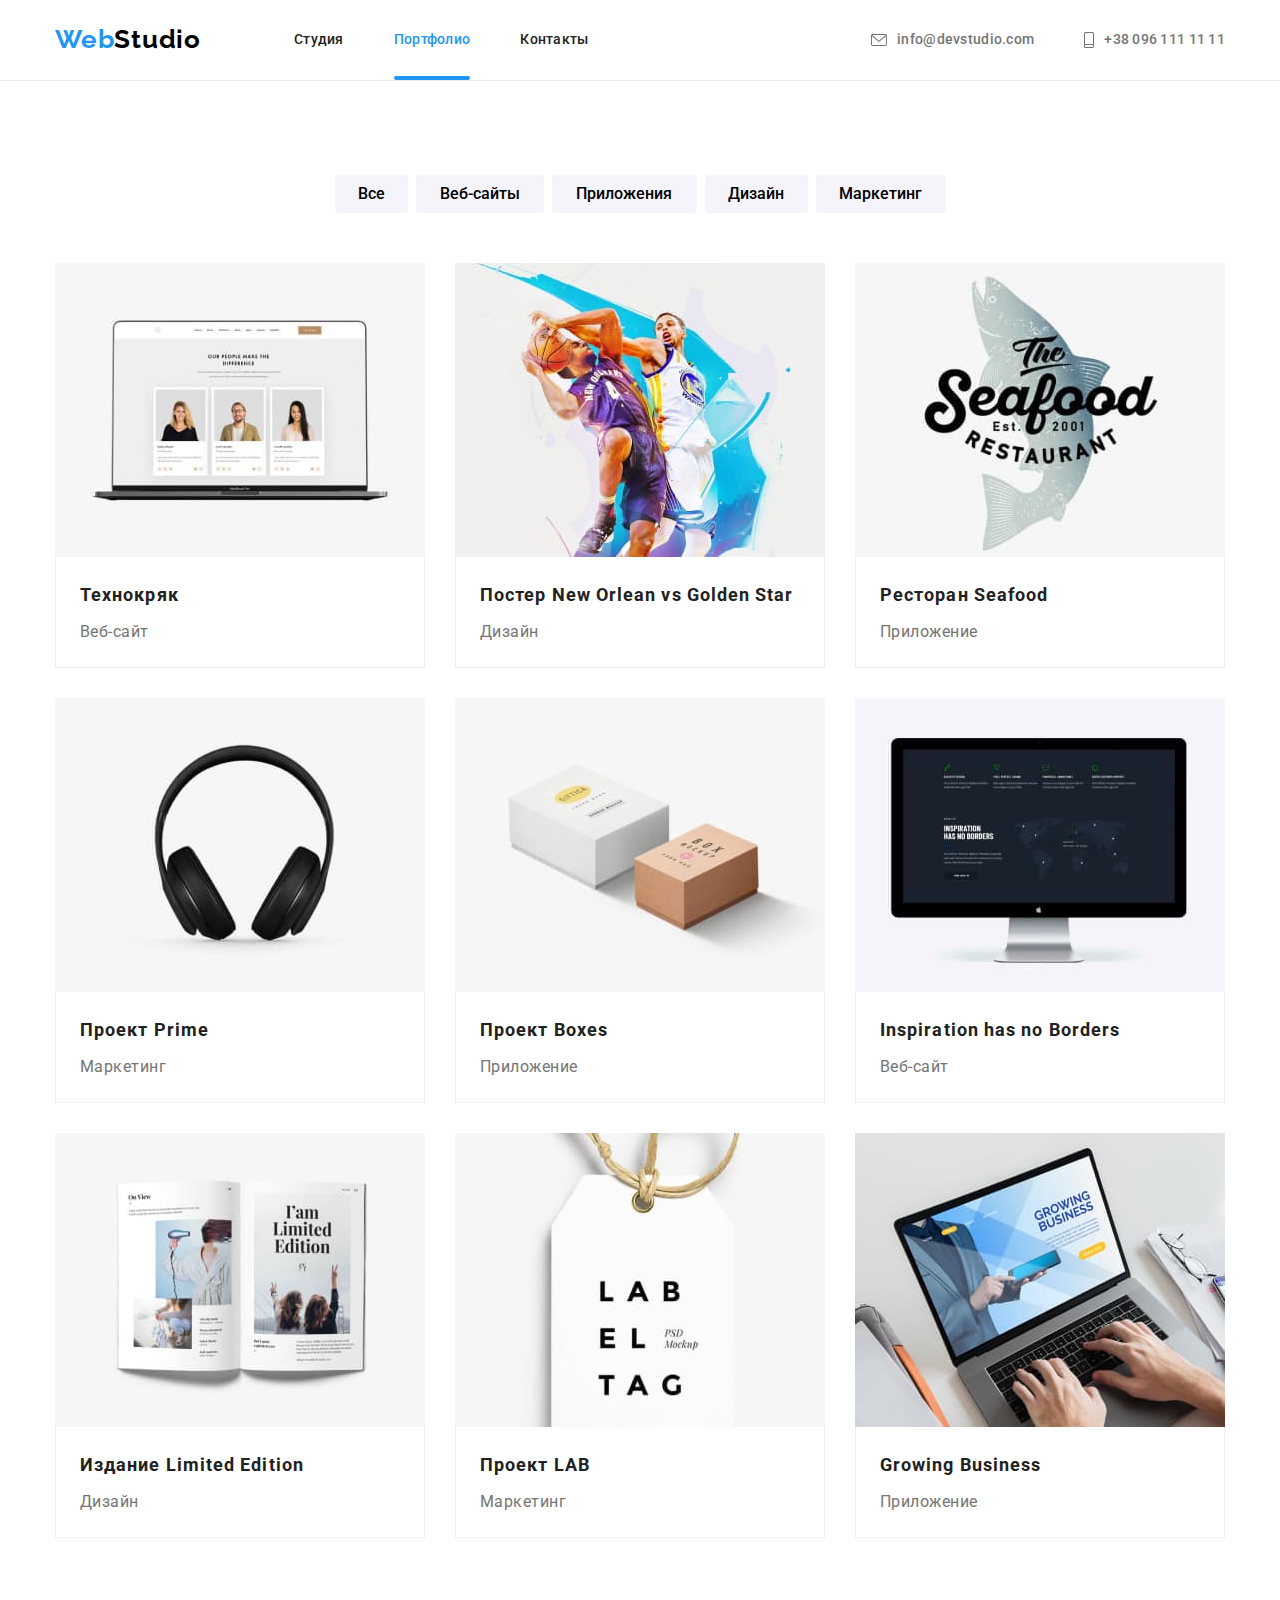
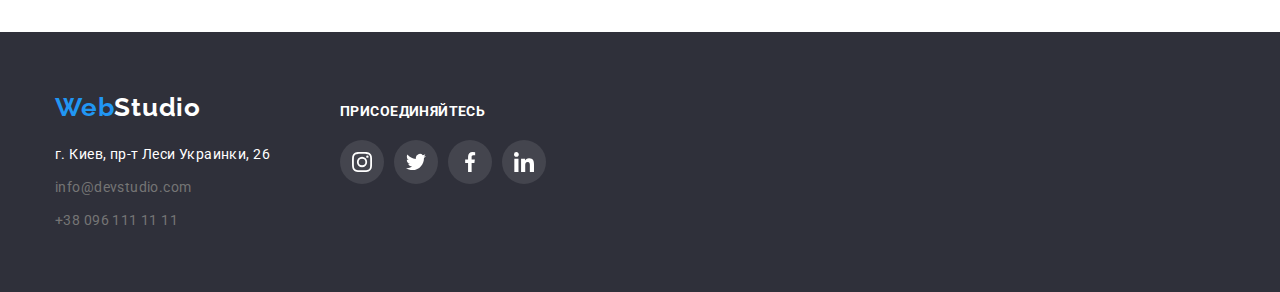
==== portfolio.html @ da268d16 "Переносить файлы дз предыдущей работы" ====
<!DOCTYPE html>
<html lang="ru">
  <head>
    <meta charset="UTF-8" />
    <meta name="viewport" content="width=device-width, initial-scale=1.0" />
    <title>Портфолио</title>
    <link
      rel="stylesheet"
      href="https://cdnjs.cloudflare.com/ajax/libs/modern-normalize/1.0.0/modern-normalize.min.css"
    />
    <link rel="preconnect" href="https://fonts.gstatic.com" />
    <link
      href="https://fonts.googleapis.com/css2?family=Raleway:wght@700&family=Roboto:wght@400;500;700;900&display=swap"
      rel="stylesheet"
    />
    <link rel="stylesheet" href="./css/style.css" />
  </head>
  <body>
    <header class="portfolio-header">
      <div class="container header">
        <nav class="main-nav">
          <a href="./index.html" class="logo link"
            ><span lang="en" class="accent">Web</span>Studio</a
          >

          <ul class="site-nav list">
            <li class="item">
              <a href="./index.html" class="link">Студия</a>
            </li>
            <li class="item">
              <a href="./portfolio.html" class="link current">Портфолио</a>
            </li>
            <li class="item"><a href="" class="link">Контакты</a></li>
          </ul>
        </nav>

        <ul class="contacts-nav list">
          <li class="item">
            <a href="mailto:info@devstudio.com" class="link"
              ><svg class="icon-mail" width="16px" height="12px">
                <use href="./images/symbol-defs.svg#icon-envelope"></use>
              </svg>
              info@devstudio.com</a
            >
          </li>
          <li class="item">
            <a href="tel:+380961111111" class="link"
              ><svg class="icon-smartphone" width="10px" height="16px">
                <use href="./images/symbol-defs.svg#icon-smartphone"></use>
              </svg>
              +38 096 111 11 11</a
            >
          </li>
        </ul>
      </div>
    </header>

    <main>
      <section class="examples">
        <div class="container">
          <h1 class="visually-hidden">Портфолио</h1>
          <ul class="portfolio-buttons list">
            <li class="item">
              <button
                type="button"
                class="button gallery-button-all buttons-shadow"
              >
                Все
              </button>
            </li>
            <li class="item">
              <button
                type="button"
                class="button gallery-button-web buttons-shadow"
              >
                Веб-сайты
              </button>
            </li>
            <li class="item">
              <button
                type="button"
                class="button gallery-button-app buttons-shadow"
              >
                Приложения
              </button>
            </li>
            <li class="item">
              <button
                type="button"
                class="button gallery-button-design buttons-shadow"
              >
                Дизайн
              </button>
            </li>
            <li class="item">
              <button
                type="button"
                class="button gallery-button-marketing buttons-shadow"
              >
                Маркетинг
              </button>
            </li>
          </ul>

          <ul class="examples-cards list">
            <li class="card">
              <a href="" class="link"
                ><div class="examples-thumb">
                  <img
                    src="./images/tehnokryak.jpg"
                    alt="Изображение открытого ноутбука"
                    width="370"
                  />
                  <div class="card-overlay">
                    <p class="overlay-description">
                      Технокряк это современная площадка распространения
                      коронавируса. Компании используют эту платформу для
                      цифрового шпионажа и атак на защищённые сервера
                      конкурентов.
                    </p>
                  </div>
                </div>

                <div class="examples-content">
                  <h2 class="examples-tittle">Технокряк</h2>
                  <p class="examples-text">Веб-сайт</p>
                </div>
              </a>
            </li>
            <li class="card">
              <a href="" class="link"
                ><div class="examples-thumb">
                  <img
                    src="./images/New-Orlean-vs-Golden-Star.jpg"
                    alt="Изображение двух баскетболистов"
                    width="370"
                  />
                  <div class="card-overlay">
                    <p class="overlay-description">
                      Технокряк это современная площадка распространения
                      коронавируса. Компании используют эту платформу для
                      цифрового шпионажа и атак на защищённые сервера
                      конкурентов.
                    </p>
                  </div>
                </div>

                <div class="examples-content">
                  <h2 class="examples-tittle">
                    Постер New Orlean vs Golden Star
                  </h2>
                  <p class="examples-text">Дизайн</p>
                </div>
              </a>
            </li>
            <li class="card">
              <a href="" class="link"
                ><div class="examples-thumb">
                  <img
                    src="./images/Ресторан-Seafood.jpg"
                    alt="Логотип ресторана"
                    width="370"
                  />
                  <div class="card-overlay">
                    <p class="overlay-description">
                      Технокряк это современная площадка распространения
                      коронавируса. Компании используют эту платформу для
                      цифрового шпионажа и атак на защищённые сервера
                      конкурентов.
                    </p>
                  </div>
                </div>

                <div class="examples-content">
                  <h2 class="examples-tittle">Ресторан Seafood</h2>
                  <p class="examples-text">Приложение</p>
                </div>
              </a>
            </li>
            <li class="card">
              <a href="" class="link"
                ><div class="examples-thumb">
                  <img
                    src="./images/Проект-Prime.jpg"
                    alt="Изображение наушников"
                    width="370"
                  />
                  <div class="card-overlay">
                    <p class="overlay-description">
                      Технокряк это современная площадка распространения
                      коронавируса. Компании используют эту платформу для
                      цифрового шпионажа и атак на защищённые сервера
                      конкурентов.
                    </p>
                  </div>
                </div>

                <div class="examples-content">
                  <h2 class="examples-tittle">Проект Prime</h2>
                  <p class="examples-text">Маркетинг</p>
                </div>
              </a>
            </li>
            <li class="card">
              <a href="" class="link"
                ><div class="examples-thumb">
                  <img
                    src="./images/Проект-Boxes.jpg"
                    alt="Изображение двух коробок"
                    width="370"
                  />
                  <div class="card-overlay">
                    <p class="overlay-description">
                      Технокряк это современная площадка распространения
                      коронавируса. Компании используют эту платформу для
                      цифрового шпионажа и атак на защищённые сервера
                      конкурентов.
                    </p>
                  </div>
                </div>

                <div class="examples-content">
                  <h2 class="examples-tittle">Проект Boxes</h2>
                  <p class="examples-text">Приложение</p>
                </div>
              </a>
            </li>
            <li class="card">
              <a href="" class="link"
                ><div class="examples-thumb">
                  <img
                    src="./images/Inspiration-has-no-Borders.jpg"
                    alt="Изображение монитора"
                    width="370"
                  />
                  <div class="card-overlay">
                    <p class="overlay-description">
                      Технокряк это современная площадка распространения
                      коронавируса. Компании используют эту платформу для
                      цифрового шпионажа и атак на защищённые сервера
                      конкурентов.
                    </p>
                  </div>
                </div>

                <div class="examples-content">
                  <h2 class="examples-tittle">Inspiration has no Borders</h2>
                  <p class="examples-text">Веб-сайт</p>
                </div>
              </a>
            </li>
            <li class="card">
              <a href="" class="link"
                ><div class="examples-thumb">
                  <img
                    src="./images/Издание-Limited-Edition.jpg"
                    alt="Изображение открытой книги"
                    width="370"
                  />
                  <div class="card-overlay">
                    <p class="overlay-description">
                      Технокряк это современная площадка распространения
                      коронавируса. Компании используют эту платформу для
                      цифрового шпионажа и атак на защищённые сервера
                      конкурентов.
                    </p>
                  </div>
                </div>

                <div class="examples-content">
                  <h2 class="examples-tittle">Издание Limited Edition</h2>
                  <p class="examples-text">Дизайн</p>
                </div>
              </a>
            </li>
            <li class="card">
              <a href="" class="link"
                ><div class="examples-thumb">
                  <img
                    src="./images/Проект-LAB.jpg"
                    alt="Изображение бирки с названием"
                    width="370"
                  />
                  <div class="card-overlay">
                    <p class="overlay-description">
                      Технокряк это современная площадка распространения
                      коронавируса. Компании используют эту платформу для
                      цифрового шпионажа и атак на защищённые сервера
                      конкурентов.
                    </p>
                  </div>
                </div>

                <div class="examples-content">
                  <h2 class="examples-tittle">Проект LAB</h2>
                  <p class="examples-text">Маркетинг</p>
                </div>
              </a>
            </li>
            <li class="card">
              <a href="" class="link"
                ><div class="examples-thumb">
                  <img
                    src="./images/Growing-Business.jpg"
                    alt="Изображение ноутбука на котором работают"
                    width="370"
                  />
                  <div class="card-overlay">
                    <p class="overlay-description">
                      Технокряк это современная площадка распространения
                      коронавируса. Компании используют эту платформу для
                      цифрового шпионажа и атак на защищённые сервера
                      конкурентов.
                    </p>
                  </div>
                </div>

                <div class="examples-content">
                  <h2 class="examples-tittle">Growing Business</h2>
                  <p class="examples-text">Приложение</p>
                </div>
              </a>
            </li>
          </ul>
        </div>
      </section>
    </main>

    <footer class="footer">
      <div class="container">
        <div class="footer-left">
          <a href="./index.html" class="logo link"
            ><span lang="en" class="accent">Web</span
            ><span class="footer-logo">Studio</span></a
          >
          <address>г. Киев, пр-т Леси Украинки, 26</address>
          <ul class="contacts-nav list footer-contacts">
            <li class="footer-item">
              <a href="mailto:info@devstudio.com" class="link"
                >info@devstudio.com</a
              >
            </li>
            <li class="footer-item">
              <a href="tel:+380961111111" class="link">+38 096 111 11 11</a>
            </li>
          </ul>
        </div>

        <div class="footer-social">
          <p class="tittle">присоединяйтесь</p>
          <ul class="footer-social-list list">
            <li class="item">
              <a href="" class="social-link" aria-label="instagram"
                ><svg width="20px" height="20px">
                  <use href="./images/symbol-defs.svg#icon-instagram"></use>
                </svg>
              </a>
            </li>
            <li class="item">
              <a href="" class="social-link" aria-label="twitter"
                ><svg width="20px" height="20px">
                  <use href="./images/symbol-defs.svg#icon-twitter"></use>
                </svg>
              </a>
            </li>
            <li class="item">
              <a href="" class="social-link" aria-label="facebook"
                ><svg width="20px" height="20px">
                  <use href="./images/symbol-defs.svg#icon-facebook"></use>
                </svg>
              </a>
            </li>
            <li class="item">
              <a href="" class="social-link" aria-label="linkedin"
                ><svg width="20px" height="20px">
                  <use href="./images/symbol-defs.svg#icon-linkedin"></use>
                </svg>
              </a>
            </li>
          </ul>
        </div>
      </div>
    </footer>
  </body>
</html>
---- css/style.css ----
:root {
  --primary-bg-color: #ffffff;
  --secondary-bg-color: #2f303a;
  --txt-main-color: #212121;
  --txt-second-color: #757575;
  --txt-white-color: #ffffff;
  --accent-color: #2196f3;
  --footer-contacts-color: rgba(255, 255, 255, 0.6);
  --button-bg-color-: #f5f4fa;
  --logo-color: #000000;
  --footer-bg-color: #2f303a;
  --border-bottom-color: #ececec;
  --card-border-color: #eeeeee;
  --social-link-color: #afb1b8;
  --icon-white-color: #ffffff;
  --clients-logo-border-color: #afb1b8;
  --modal-bg-color: #ffffff;
  --time-transition: 250ms;
  --function-bezire: cubic-bezier(0.4, 0, 0.2, 1);
  --subscribe-text-border-color: rgba(255, 255, 255, 0.3);
}

body {
  background-color: var(--primary-bg-color);
  color: var(--txt-main-color);
  font-family: 'Roboto', sans-serif;
  letter-spacing: 0.03em;
}

/* Общие стили */
.container {
  margin-left: auto;
  margin-right: auto;
  width: 1200px;
  padding-left: 15px;
  padding-right: 15px;
}

.visually-hidden {
  position: absolute;
  clip: rect(0 0 0 0);
  width: 1px;
  height: 1px;
  margin: -1px;
}

a {
  text-decoration: none;
}

.list {
  padding: 0;
  margin: 0;
  list-style: none;
}

img {
  display: block;
}

.accent {
  color: var(--accent-color);
}

/* Стили для хедера */
.header {
  display: flex;
  align-items: center;
}

.logo {
  margin-right: 93px;

  color: var(--logo-color);
  font-family: 'Raleway', sans-serif;
  font-weight: 700;
  font-size: 26px;
  line-height: 1.2;
  letter-spacing: 0.03em;
}

/* Навигацыя */
.main-nav {
  display: flex;
  align-items: center;
}

.site-nav {
  display: flex;
  padding: 0;
  margin: 0;
}

.site-nav .item + .item {
  margin-left: 50px;
}

.site-nav .link {
  padding: 32px 0;
  display: block;

  position: relative;

  font-weight: 500;
  font-size: 14px;
  line-height: 1.14;
  letter-spacing: 0.02em;

  color: var(--txt-main-color);
  transition: color var(--time-transition) var(--function-bezire);
}

.site-nav .link:hover,
.site-nav .link:focus {
  color: var(--accent-color);
}

.site-nav .link.current {
  color: var(--accent-color);
}

.site-nav .link.current::after {
  content: '';

  position: absolute;
  left: 0;
  bottom: 0;

  display: block;
  width: 100%;
  height: 4px;

  background-color: var(--accent-color);
  border-radius: 2px;
}

/* Контакты */
.contacts-nav {
  display: flex;
  padding: 0;
  margin-left: auto;
}

.contacts-nav .item + .item {
  margin-left: 50px;
}

.contacts-nav .link {
  display: flex;
  align-items: center;

  padding: 32px 0;

  color: var(--txt-second-color);
  font-weight: 500;
  font-size: 14px;
  line-height: 1.14;
  letter-spacing: 0.02em;

  transition: color var(--time-transition) var(--function-bezire);
}

.contacts-nav .link:hover,
.contacts-nav .link:focus {
  color: var(--accent-color);
}

.icon-mail {
  width: 16px;
  height: 12px;
  fill: currentColor;
  margin-right: 10px;
}

.icon-smartphone {
  width: 10px;
  height: 16px;
  fill: currentColor;
  margin-right: 10px;
}

.contacts-nav .icon-smartphone:hover,
.contacts-nav .icon-smartphone:focus {
  fill: var(--accent-color);
}

/* Стили для index.html */

/* Hero */
.hero {
  text-align: center;
  background-color: var(--secondary-bg-color);
}

.hero-img {
  max-width: 1600px;
  height: 600px;
  margin-left: auto;
  margin-right: auto;
  padding-top: 200px;
  padding-bottom: 200px;

  background-image: linear-gradient(
      to right,
      rgba(47, 48, 58, 0.4),
      rgba(47, 48, 58, 0.4)
    ),
    url(../images/hero.jpg);

  background-repeat: no-repeat;
  background-position: center;
  background-size: cover;
}

.hero .hero-tittle {
  margin: 0;
  margin-bottom: 30px;

  color: var(--txt-white-color);
  font-weight: 900;
  font-size: 44px;
  line-height: 1.36;
  letter-spacing: 0.06em;
  text-transform: uppercase;
}

.button.primary {
  width: 200px;
  height: 50px;

  background-color: var(--accent-color);
  color: var(--txt-white-color);
}

.button.primary:hover,
button.primary:focus {
  background-color: var(--button-bg-color-);
  color: var(--txt-main-color);
  border: 1px solid var(--accent-color);
}

/* Section studio*/
.section-studio {
  padding-top: 94px;
}

.section-tittle {
  margin: 0;
  margin-bottom: 10px;

  font-weight: 700;
  font-size: 14px;
  line-height: 1.14;
  text-transform: uppercase;
}

.about-us {
  display: flex;
}

.about-us .item {
  box-sizing: border-box;
  width: 270px;
}

.about-us .item:not(:last-child),
.features-list .item:not(:last-child) {
  margin-right: 30px;
}

.icon-studio {
  width: 270px;
  height: 120px;

  display: flex;
  align-items: center;

  background-color: var(--button-bg-color-);
  border-radius: 4px;
}

.icon-studio .icon {
  margin-right: auto;
  margin-left: auto;
}

.section-text {
  margin: 0;

  color: var(--txt-second-color);
  font-size: 14px;
  line-height: 1.71;
}

/* Fetures */
.features {
  padding-top: 94px;
  padding-bottom: 94px;
}

.features-tittle {
  text-align: center;
  margin-top: 0;
  margin-bottom: 50px;

  font-weight: 700;
  font-size: 36px;
  line-height: 1.17;
}

.features-list {
  display: flex;
}

.features-card {
  position: relative;
}

.features-label {
  position: absolute;
  bottom: 0;

  width: 100%;

  padding-top: 27px;
  padding-bottom: 27px;

  background: rgba(47, 48, 58, 0.8);
}

.label {
  margin: 0;

  font-weight: 700;
  font-size: 14px;
  line-height: 1.14;
  letter-spacing: 0.03em;

  text-align: center;
  text-transform: uppercase;

  color: var(--txt-white-color);
}

/* Team */
.team {
  padding-top: 94px;
  padding-bottom: 94px;
  background-color: var(--button-bg-color-);
}

.team-tittle {
  text-align: center;
  margin-top: 0;
  margin-bottom: 50px;

  font-weight: 700;
  font-size: 36px;
  line-height: 1.17;
}

.team-list {
  display: flex;
}

.team-list-item:not(:last-child) {
  margin-right: 30px;
}

.team-list-item {
  border-bottom-right-radius: 4px;
  border-bottom-left-radius: 4px;

  background-color: var(--primary-bg-color);
  box-shadow: 0px 1px 3px rgba(0, 0, 0, 0.12), 0px 1px 1px rgba(0, 0, 0, 0.14),
    0px 2px 1px rgba(0, 0, 0, 0.2);
}

.team-card {
  margin-bottom: 30px;
}

.teammate {
  text-align: center;
  margin-top: 0;
  margin-bottom: 10px;

  font-weight: 500;
  font-size: 16px;
  line-height: 1.19;
}

.teammate-profession {
  text-align: center;
  margin-top: 0;
  margin-bottom: 16px;

  color: var(--txt-second-color);
  font-size: 16px;
  line-height: 1.19;
}

.team-social {
  display: flex;
  padding-left: 32px;
  padding-right: 32px;
  margin-bottom: 30px;
}

.social-link {
  display: flex;
  width: 44px;
  height: 44px;
  justify-content: center;
  align-items: center;

  border-radius: 50%;
  fill: var(--social-link-color);

  transition: background-color var(--time-transition) var(--function-bezire),
    fill var(--time-transition) var(--function-bezire);
}

.social-link:hover,
.social-link:focus {
  background-color: var(--accent-color);
  fill: var(--icon-white-color);
}

.team-social .item:not(:last-child) {
  margin-right: 10px;
}

/* Clients */

.clients {
  padding-top: 94px;
  padding-bottom: 94px;
}

.clients-tittle {
  margin-top: 0;
  margin-bottom: 50px;

  font-weight: 700;
  font-size: 36px;
  line-height: 1.17;
  text-align: center;
  letter-spacing: 0.03em;
  color: var(--txt-main-color);
}

.clients-logo {
  display: flex;
}

.clients-logo .item:not(:last-child) {
  margin-right: 30px;
}

.client-link {
  width: 170px;
  height: 90px;

  display: flex;
  justify-content: center;
  align-items: center;

  border: 1px solid var(--clients-logo-border-color);
  border-radius: 4px;
  fill: var(--social-link-color);

  transition: border-color var(--time-transition) var(--function-bezire),
    fill var(--time-transition) var(--function-bezire);
}

.client-link:hover,
.client-link:focus {
  fill: var(--accent-color);
  border-color: var(--accent-color);
}

/* Footer */
.footer {
  padding-top: 60px;
  padding-bottom: 60px;

  background-color: var(--footer-bg-color);
}

.footer .container {
  display: flex;
  align-items: baseline;
}

.footer-left {
  margin-right: 70px;
}

.footer-logo {
  color: var(--txt-white-color);
}

.footer .logo {
  display: block;
  margin-right: 0;
  margin-bottom: 20px;
}

address {
  margin-bottom: 9px;

  color: var(--txt-white-color);
  font-style: normal;
  font-size: 14px;
  line-height: 1.71;
  letter-spacing: 0.03em;
}

.footer-contacts {
  display: inline-block;
}

.footer-item:not(:last-child) {
  margin-bottom: 9px;
}

.footer-item .link {
  padding: 0;

  font-weight: 400;
  line-height: 1.7;
  letter-spacing: 0.03em;
}

.footer-social {
  width: 206px;
  height: 80px;

  display: flex;
  flex-direction: column;
}

.footer-social .tittle {
  margin: 0;
  margin-bottom: 20px;

  font-weight: 700;
  font-size: 14px;
  line-height: 1.14;
  letter-spacing: 0.03em;
  text-transform: uppercase;
  color: var(--txt-white-color);
}

.footer-social-list {
  display: flex;
}

.footer-social-list .social-link {
  background-color: rgba(255, 255, 255, 0.1);
  fill: var(--icon-white-color);
}

.footer-social-list .social-link:hover,
.footer-social-list .social-link:focus {
  background-color: var(--accent-color);
}
.footer-social-list .item:not(:last-child) {
  margin-right: 10px;
}

.footer-right {
  margin-left: auto;
}

.subscribe-form {
  width: 570px;
}

.footer-slogan {
  margin: 0;
  margin-bottom: 20px;
  font-weight: 700;
  font-size: 14px;
  line-height: 1.14;
  letter-spacing: 0.03em;
  text-transform: uppercase;

  color: var(--txt-white-color);
}

.subscribe-text {
  width: 358px;

  margin-right: 12px;
  padding: 15px 16px;

  border: 1px solid var(--subscribe-text-border-color);
  border-radius: 4px;
  color: var(--txt-white-color);
  background-color: inherit;
}

.subscribe-text::placeholder {
  font-weight: 400;
  font-size: 16px;
  line-height: 20px;
  letter-spacing: 0.03em;

  color: rgba(255, 255, 255, 0.6);
}

.subscribe-button {
  width: 200px;
  height: 50px;

  display: inline-flex;
  align-items: center;

  padding: 10px 28px;

  font-weight: 700;
  font-size: 16px;
  line-height: 1.87;
  letter-spacing: 0.06em;

  color: var(--txt-white-color);

  border: 1px solid transparent;
  border-radius: 4px;
  background-color: var(--accent-color);
  box-shadow: 0px 4px 4px rgba(0, 0, 0, 0.15);
}

.subscribe-icon {
  margin-left: 10px;
  fill: var(--icon-white-color);
  background-color: transparent;
  filter: drop-shadow(0px 4px 4px rgba(0, 0, 0, 0.25));
}

/* Стили для portfolio.html */
.portfolio-header {
  border-bottom: 1px solid #ececec;
}

.portfolio-buttons {
  display: flex;
  justify-content: center;
  margin-bottom: 50px;
}

.portfolio-buttons .item:not(:last-child) {
  margin-right: 8px;
}
.button {
  border: transparent;
  border-radius: 4px;

  background-color: var(--button-bg-color-);
  font-weight: 500;
  font-size: 16px;
  line-height: 1.62;
  font-family: inherit;
  cursor: pointer;

  transition: background-color var(--time-transition) var(--function-bezire),
    color var(--time-transition) var(--function-bezire);
}

.button:hover,
.button:focus {
  background-color: var(--accent-color);
  color: var(--txt-white-color);
}

.gallery-button-all {
  width: 73px;
  height: 38px;
}

.gallery-button-web {
  width: 128px;
  height: 38px;
}

.gallery-button-app {
  width: 145px;
  height: 38px;
}

.gallery-button-design {
  width: 103px;
  height: 38px;
}

.gallery-button-marketing {
  width: 130px;
  height: 38px;
}

.buttons-shadow:hover,
.buttons-shadow:focus {
  box-shadow: 0px 3px 1px rgba(0, 0, 0, 0.1), 0px 1px 2px rgba(0, 0, 0, 0.08),
    0px 2px 2px rgba(0, 0, 0, 0.12);
}

/* Examples */
.examples {
  padding-top: 94px;
  padding-bottom: 94px;
}

.examples-cards {
  display: flex;
  flex-wrap: wrap;
}

.card {
  flex-basis: calc((100% - 2 * 30px) / 3);
  margin-right: 30px;
  margin-bottom: 30px;
  background-color: var(--primary-bg-color);
}

.examples-cards .link {
  display: block;
}

.examples-thumb {
  position: relative;

  overflow: hidden;
}

.examples-cards .link:hover,
.examples-cards .link:focus {
  box-shadow: 0px 1px 1px rgba(0, 0, 0, 0.12), 0px 4px 4px rgba(0, 0, 0, 0.06),
    1px 4px 6px rgba(0, 0, 0, 0.16);
}

.card:nth-child(3n) {
  margin-right: 0;
}

.card:nth-last-child(-n + 3) {
  margin-bottom: 0;
}

.card-overlay {
  padding: 63px 24px;

  position: absolute;
  top: 0;
  left: 0;

  width: 100%;
  height: 100%;

  background-color: rgba(33, 150, 243, 0.9);

  transform: translateY(100%);
  transition: transform var(--time-transition) var(--function-bezire);
}

.card .link:hover .card-overlay,
.card .link:focus .card-overlay {
  transform: translateY(0);
}

.overlay-description {
  margin: 0;

  font-weight: 400;
  font-size: 18px;
  line-height: 1.55;
  letter-spacing: 0.03em;
  color: var(--txt-white-color);
  text-align: left;
}

.examples-tittle {
  margin: 0;
  margin-bottom: 4px;

  color: var(--txt-main-color);
  font-weight: 700;
  font-size: 18px;
  line-height: 2;
  letter-spacing: 0.06em;
}

.examples-text {
  margin: 0;

  color: var(--txt-second-color);
  font-size: 16px;
  line-height: 1.87;
}

.examples-content {
  padding: 20px 24px;
  border-right: 1px solid var(--card-border-color);
  border-bottom: 1px solid var(--card-border-color);
  border-left: 1px solid var(--card-border-color);
}

/* Modal */
.backdrop {
  position: fixed;
  top: 0;
  left: 0;
  width: 100%;
  height: 100%;

  background: rgba(0, 0, 0, 0.2);

  opacity: 1;
  transition: opacity var(--time-transition) var(--function-bezire);
}

.is-hidden {
  opacity: 0;
  pointer-events: none;
}

.backdrop.is-hidden .modal {
  transform: translate(-50%, -50%) scale(0.9);
}

.modal {
  position: absolute;
  top: 50%;
  left: 50%;

  padding: 40px;

  width: 528px;
  height: 581px;

  background-color: var(--modal-bg-color);
  box-shadow: 0px 1px 3px rgba(0, 0, 0, 0.12), 0px 1px 1px rgba(0, 0, 0, 0.14),
    0px 2px 1px rgba(0, 0, 0, 0.2);
  border-radius: 4px;
  transform: translate(-50%, -50%) scale(1);

  transition: transform var(--time-transition) var(--function-bezire);
}

.modal-close {
  position: absolute;
  top: 8px;
  right: 8px;

  width: 30px;
  height: 30px;

  background-color: #ffffff;
  border: 1px solid rgba(0, 0, 0, 0.1);
  border-radius: 50%;

  cursor: pointer;
}

.modal-close:hover,
.modal-close:focus {
  fill: var(--accent-color);
}

.modal-slogan {
  margin: 0;
  margin-bottom: 12px;

  font-weight: 700;
  font-size: 20px;
  line-height: 1.15;
  letter-spacing: 0.03em;
  text-align: center;

  color: var(--txt-main-color);
}

.modal-form {
  width: 100%;
}

.modal-inputs {
  margin-bottom: 20px;
}

.field-form {
  margin-bottom: 10px;
}

.field-form label {
  margin-bottom: 4px;

  font-weight: 400;
  font-size: 12px;
  line-height: 1.17;
  letter-spacing: 0.01em;

  color: var(--txt-second-color);
}

.field-form input {
  margin: 0;
  padding-left: 42px;

  width: 100%;
  height: 40px;

  border: 1px solid rgba(33, 33, 33, 0.2);
  border-radius: 4px;
}

.form-input {
  position: relative;
}

.field-form input:focus {
  border-color: var(--accent-color);
}

.icon-modal {
  display: inline-block;

  position: absolute;
  top: 50%;
  left: 15px;

  transform: translateY(-50%);
}

.field-form input:focus + .icon-modal {
  fill: var(--accent-color);
}

.comment-form label {
  font-weight: 400;
  font-size: 12px;
  line-height: 1.17;
  letter-spacing: 0.01em;

  color: var(--txt-second-color);
}

textarea {
  resize: none;

  width: 100%;
  height: 120px;

  padding: 12px 16px;

  border: 1px solid rgba(33, 33, 33, 0.2);
  border-radius: 4px;
}

textarea:focus {
  border-color: var(--accent-color);
}

textarea::placeholder {
  font-weight: 400;
  font-size: 12px;
  line-height: 1.17;
  letter-spacing: 0.01em;

  color: rgba(117, 117, 117, 0.5);
}

.modal-bottom {
  text-align: center;
}

.policy-chek {
  position: relative;

  text-align: right;
  margin-right: 11px;
  margin-bottom: 30px;

  font-weight: 400;
  font-size: 14px;
  line-height: 1.71;
  letter-spacing: 0.03em;

  color: var(--txt-second-color);
}

.policy-link {
  font-weight: 400;
  font-size: 14px;
  line-height: 1.71;
  letter-spacing: 0.03em;
  text-decoration: underline;
  text-decoration-skip-ink: none;

  color: var(--accent-color);
}

.policy-label::after {
  position: absolute;
  top: 50%;
  left: 11px;
  transform: translateY(-50%);

  content: '';

  display: inline-block;
  width: 16px;
  height: 15px;

  background-image: url(../images/check.svg);
  background-position: 50% 50%;

  border: 2px solid var(--txt-main-color);
  border-radius: 2px;
}

.checkbox-icon {
  border: 2px solid var(--txt-main-color);
  border-radius: 2px;
}

.policy-checkbox:checked + .policy-label::after {
  background-color: var(--accent-color);
  border-color: transparent;
}

.modal-button {
  width: 200px;
  height: 50px;

  font-weight: 400;
  font-size: 16px;
  line-height: 1.87;
  text-align: center;
  letter-spacing: 0.06em;

  color: var(--txt-white-color);
  background-color: var(--accent-color);
  box-shadow: 0px 4px 4px rgba(0, 0, 0, 0.15);
  border: 1px solid transparent;
  border-radius: 4px;

  cursor: pointer;
}
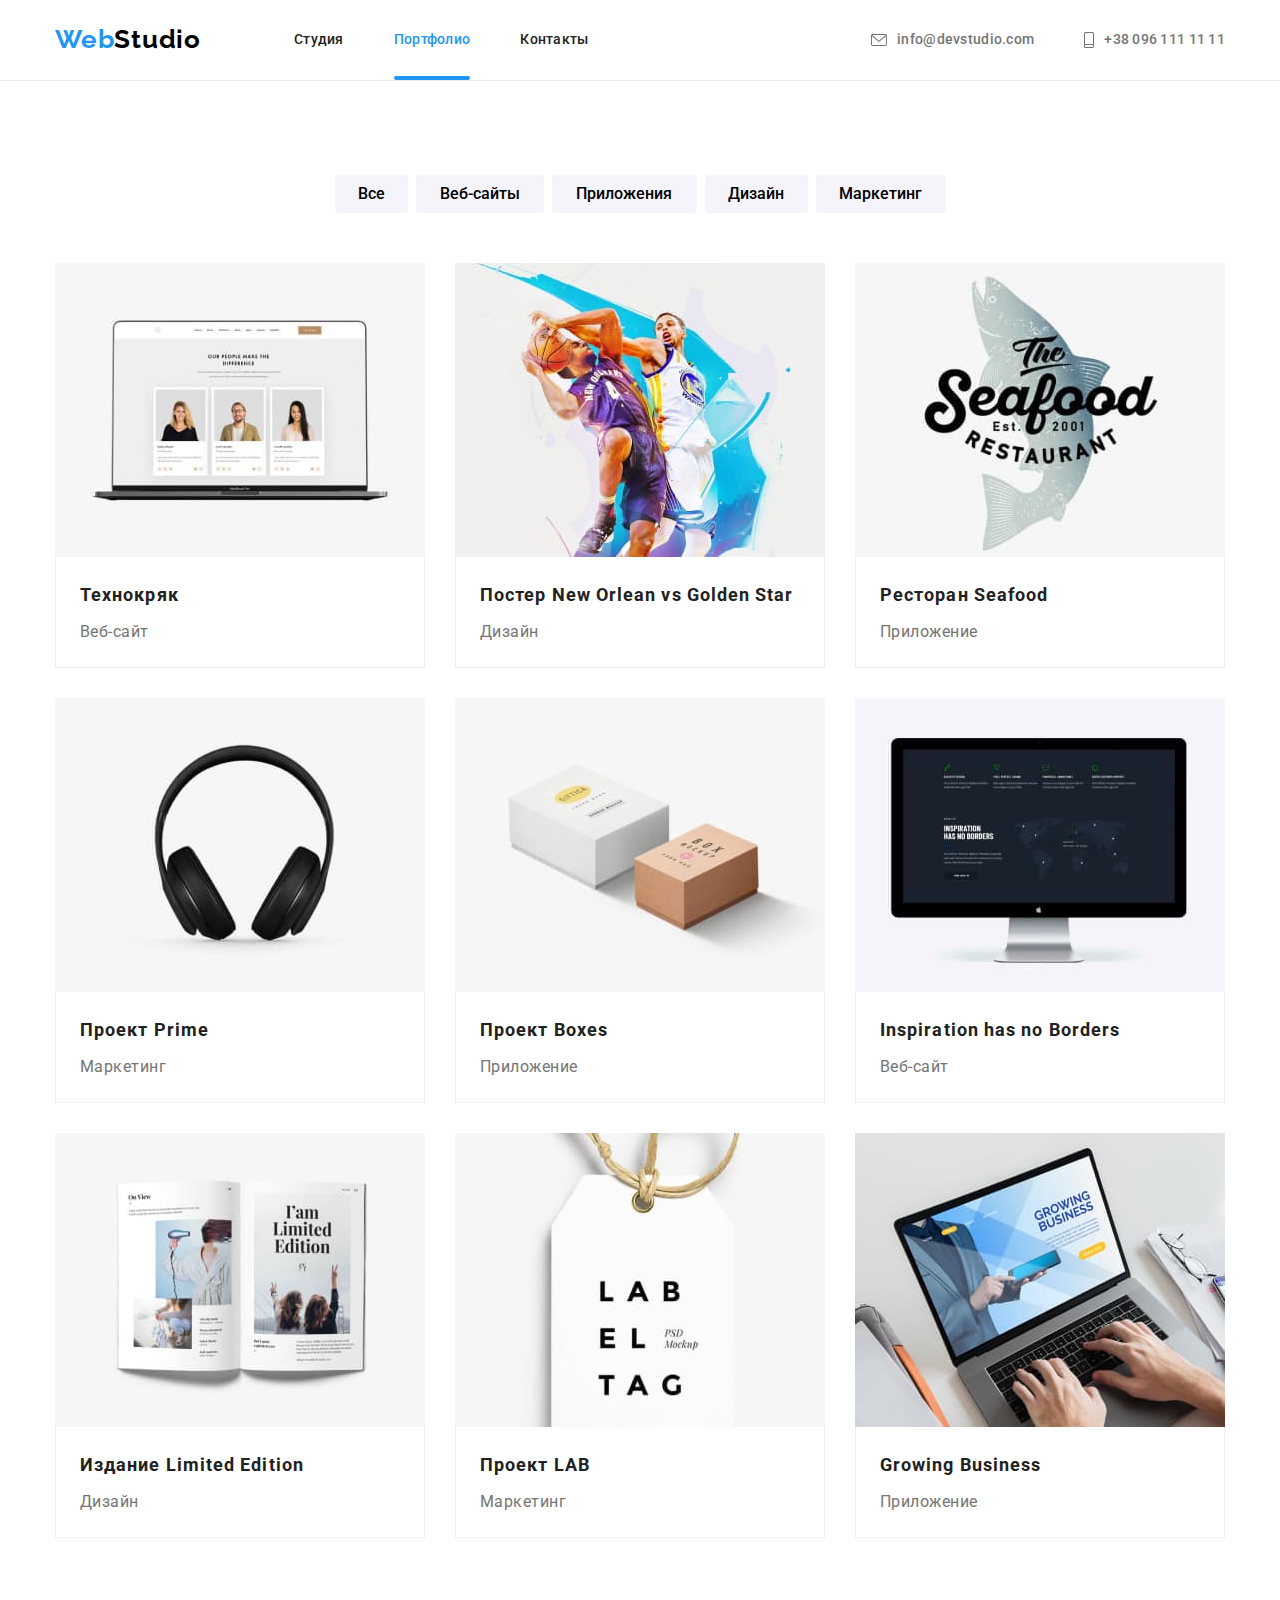
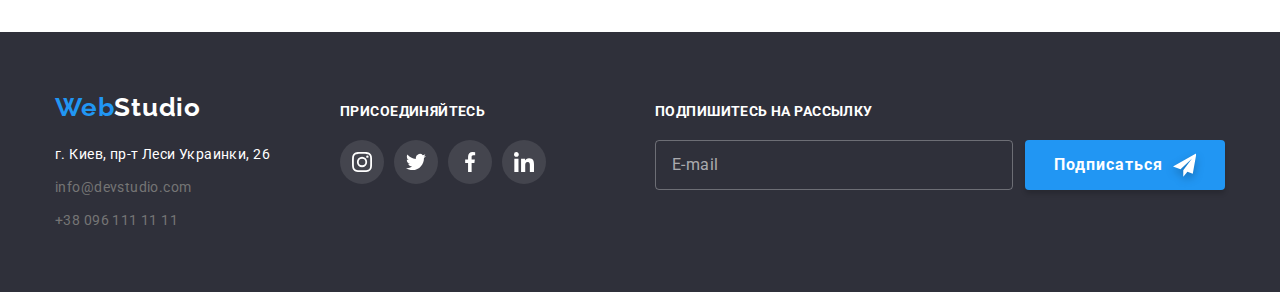
==== commit 07866101: "Меняет именование класов по BEM" ====
--- a/portfolio.html
+++ b/portfolio.html
@@ -19,33 +19,41 @@
     <header class="portfolio-header">
       <div class="container header">
         <nav class="main-nav">
-          <a href="./index.html" class="logo link"
+          <a href="./index.html" class="logo"
             ><span lang="en" class="accent">Web</span>Studio</a
           >
 
           <ul class="site-nav list">
-            <li class="item">
-              <a href="./index.html" class="link">Студия</a>
-            </li>
-            <li class="item">
-              <a href="./portfolio.html" class="link current">Портфолио</a>
-            </li>
-            <li class="item"><a href="" class="link">Контакты</a></li>
+            <li class="site-nav__item">
+              <a href="./index.html" class="site-nav__link">Студия</a>
+            </li>
+            <li class="site-nav__item">
+              <a href="./portfolio.html" class="site-nav__link current"
+                >Портфолио</a
+              >
+            </li>
+            <li class="site-nav__item">
+              <a href="" class="site-nav__link">Контакты</a>
+            </li>
           </ul>
         </nav>
 
         <ul class="contacts-nav list">
-          <li class="item">
-            <a href="mailto:info@devstudio.com" class="link"
-              ><svg class="icon-mail" width="16px" height="12px">
+          <li class="contacts-nav__item">
+            <a href="mailto:info@devstudio.com" class="contacts-nav__link"
+              ><svg class="contacts-nav__icon-mail" width="16px" height="12px">
                 <use href="./images/symbol-defs.svg#icon-envelope"></use>
               </svg>
               info@devstudio.com</a
             >
           </li>
-          <li class="item">
-            <a href="tel:+380961111111" class="link"
-              ><svg class="icon-smartphone" width="10px" height="16px">
+          <li class="contacts-nav__item">
+            <a href="tel:+380961111111" class="contacts-nav__link"
+              ><svg
+                class="contacts-nav__icon-smartphone"
+                width="10px"
+                height="16px"
+              >
                 <use href="./images/symbol-defs.svg#icon-smartphone"></use>
               </svg>
               +38 096 111 11 11</a
@@ -60,7 +68,7 @@
         <div class="container">
           <h1 class="visually-hidden">Портфолио</h1>
           <ul class="portfolio-buttons list">
-            <li class="item">
+            <li class="portfolio-buttons__item">
               <button
                 type="button"
                 class="button gallery-button-all buttons-shadow"
@@ -68,7 +76,7 @@
                 Все
               </button>
             </li>
-            <li class="item">
+            <li class="portfolio-buttons__item">
               <button
                 type="button"
                 class="button gallery-button-web buttons-shadow"
@@ -76,7 +84,7 @@
                 Веб-сайты
               </button>
             </li>
-            <li class="item">
+            <li class="portfolio-buttons__item">
               <button
                 type="button"
                 class="button gallery-button-app buttons-shadow"
@@ -84,7 +92,7 @@
                 Приложения
               </button>
             </li>
-            <li class="item">
+            <li class="portfolio-buttons__item">
               <button
                 type="button"
                 class="button gallery-button-design buttons-shadow"
@@ -92,7 +100,7 @@
                 Дизайн
               </button>
             </li>
-            <li class="item">
+            <li class="portfolio-buttons__item">
               <button
                 type="button"
                 class="button gallery-button-marketing buttons-shadow"
@@ -102,9 +110,11 @@
             </li>
           </ul>
 
+          <!-- EXAMPLES -->
+
           <ul class="examples-cards list">
-            <li class="card">
-              <a href="" class="link"
+            <li class="examples-cards__card">
+              <a href="" class="examples-cards__link"
                 ><div class="examples-thumb">
                   <img
                     src="./images/tehnokryak.jpg"
@@ -122,13 +132,13 @@
                 </div>
 
                 <div class="examples-content">
-                  <h2 class="examples-tittle">Технокряк</h2>
-                  <p class="examples-text">Веб-сайт</p>
-                </div>
-              </a>
-            </li>
-            <li class="card">
-              <a href="" class="link"
+                  <h2 class="examples-content__tittle">Технокряк</h2>
+                  <p class="examples-content__category">Веб-сайт</p>
+                </div>
+              </a>
+            </li>
+            <li class="examples-cards__card">
+              <a href="" class="examples-cards__link"
                 ><div class="examples-thumb">
                   <img
                     src="./images/New-Orlean-vs-Golden-Star.jpg"
@@ -146,15 +156,15 @@
                 </div>
 
                 <div class="examples-content">
-                  <h2 class="examples-tittle">
+                  <h2 class="examples-content__tittle">
                     Постер New Orlean vs Golden Star
                   </h2>
-                  <p class="examples-text">Дизайн</p>
-                </div>
-              </a>
-            </li>
-            <li class="card">
-              <a href="" class="link"
+                  <p class="examples-content__category">Дизайн</p>
+                </div>
+              </a>
+            </li>
+            <li class="examples-cards__card">
+              <a href="" class="examples-cards__link"
                 ><div class="examples-thumb">
                   <img
                     src="./images/Ресторан-Seafood.jpg"
@@ -172,13 +182,13 @@
                 </div>
 
                 <div class="examples-content">
-                  <h2 class="examples-tittle">Ресторан Seafood</h2>
-                  <p class="examples-text">Приложение</p>
-                </div>
-              </a>
-            </li>
-            <li class="card">
-              <a href="" class="link"
+                  <h2 class="examples-content__tittle">Ресторан Seafood</h2>
+                  <p class="examples-content__category">Приложение</p>
+                </div>
+              </a>
+            </li>
+            <li class="examples-cards__card">
+              <a href="" class="examples-cards__link"
                 ><div class="examples-thumb">
                   <img
                     src="./images/Проект-Prime.jpg"
@@ -196,13 +206,13 @@
                 </div>
 
                 <div class="examples-content">
-                  <h2 class="examples-tittle">Проект Prime</h2>
-                  <p class="examples-text">Маркетинг</p>
-                </div>
-              </a>
-            </li>
-            <li class="card">
-              <a href="" class="link"
+                  <h2 class="examples-content__tittle">Проект Prime</h2>
+                  <p class="examples-content__category">Маркетинг</p>
+                </div>
+              </a>
+            </li>
+            <li class="examples-cards__card">
+              <a href="" class="examples-cards__link"
                 ><div class="examples-thumb">
                   <img
                     src="./images/Проект-Boxes.jpg"
@@ -220,13 +230,13 @@
                 </div>
 
                 <div class="examples-content">
-                  <h2 class="examples-tittle">Проект Boxes</h2>
-                  <p class="examples-text">Приложение</p>
-                </div>
-              </a>
-            </li>
-            <li class="card">
-              <a href="" class="link"
+                  <h2 class="examples-content__tittle">Проект Boxes</h2>
+                  <p class="examples-content__category">Приложение</p>
+                </div>
+              </a>
+            </li>
+            <li class="examples-cards__card">
+              <a href="" class="examples-cards__link"
                 ><div class="examples-thumb">
                   <img
                     src="./images/Inspiration-has-no-Borders.jpg"
@@ -244,13 +254,15 @@
                 </div>
 
                 <div class="examples-content">
-                  <h2 class="examples-tittle">Inspiration has no Borders</h2>
-                  <p class="examples-text">Веб-сайт</p>
-                </div>
-              </a>
-            </li>
-            <li class="card">
-              <a href="" class="link"
+                  <h2 class="examples-content__tittle">
+                    Inspiration has no Borders
+                  </h2>
+                  <p class="examples-content__category">Веб-сайт</p>
+                </div>
+              </a>
+            </li>
+            <li class="examples-cards__card">
+              <a href="" class="examples-cards__link"
                 ><div class="examples-thumb">
                   <img
                     src="./images/Издание-Limited-Edition.jpg"
@@ -268,13 +280,15 @@
                 </div>
 
                 <div class="examples-content">
-                  <h2 class="examples-tittle">Издание Limited Edition</h2>
-                  <p class="examples-text">Дизайн</p>
-                </div>
-              </a>
-            </li>
-            <li class="card">
-              <a href="" class="link"
+                  <h2 class="examples-content__tittle">
+                    Издание Limited Edition
+                  </h2>
+                  <p class="examples-content__category">Дизайн</p>
+                </div>
+              </a>
+            </li>
+            <li class="examples-cards__card">
+              <a href="" class="examples-cards__link"
                 ><div class="examples-thumb">
                   <img
                     src="./images/Проект-LAB.jpg"
@@ -292,13 +306,13 @@
                 </div>
 
                 <div class="examples-content">
-                  <h2 class="examples-tittle">Проект LAB</h2>
-                  <p class="examples-text">Маркетинг</p>
-                </div>
-              </a>
-            </li>
-            <li class="card">
-              <a href="" class="link"
+                  <h2 class="examples-content__tittle">Проект LAB</h2>
+                  <p class="examples-content__category">Маркетинг</p>
+                </div>
+              </a>
+            </li>
+            <li class="examples-cards__card">
+              <a href="" class="examples-cards__link"
                 ><div class="examples-thumb">
                   <img
                     src="./images/Growing-Business.jpg"
@@ -316,8 +330,8 @@
                 </div>
 
                 <div class="examples-content">
-                  <h2 class="examples-tittle">Growing Business</h2>
-                  <p class="examples-text">Приложение</p>
+                  <h2 class="examples-content__tittle">Growing Business</h2>
+                  <p class="examples-content__category">Приложение</p>
                 </div>
               </a>
             </li>
@@ -326,58 +340,94 @@
       </section>
     </main>
 
+    <!-- FOOTER -->
+
     <footer class="footer">
-      <div class="container">
-        <div class="footer-left">
-          <a href="./index.html" class="logo link"
+      <div class="container footer-container">
+        <div class="footer-prepend">
+          <a href="./index.html" class="logo footer-prepend__logo"
             ><span lang="en" class="accent">Web</span
-            ><span class="footer-logo">Studio</span></a
+            ><span class="footer-prepend__logo--inverse">Studio</span></a
           >
           <address>г. Киев, пр-т Леси Украинки, 26</address>
-          <ul class="contacts-nav list footer-contacts">
-            <li class="footer-item">
-              <a href="mailto:info@devstudio.com" class="link"
+          <ul class="footer-contacts list">
+            <li class="footer-contacts__item">
+              <a href="mailto:info@devstudio.com" class="footer-contacts__link"
                 >info@devstudio.com</a
               >
             </li>
-            <li class="footer-item">
-              <a href="tel:+380961111111" class="link">+38 096 111 11 11</a>
+            <li class="footer-contacts__item">
+              <a href="tel:+380961111111" class="footer-contacts__link"
+                >+38 096 111 11 11</a
+              >
             </li>
           </ul>
         </div>
 
         <div class="footer-social">
-          <p class="tittle">присоединяйтесь</p>
-          <ul class="footer-social-list list">
-            <li class="item">
-              <a href="" class="social-link" aria-label="instagram"
+          <p class="footer-social__tittle">присоединяйтесь</p>
+          <ul class="footer-social__list list">
+            <li class="footer-social__item">
+              <a
+                href=""
+                class="team-social__link footer-social__link"
+                aria-label="instagram"
                 ><svg width="20px" height="20px">
                   <use href="./images/symbol-defs.svg#icon-instagram"></use>
                 </svg>
               </a>
             </li>
-            <li class="item">
-              <a href="" class="social-link" aria-label="twitter"
+            <li class="footer-social__item">
+              <a
+                href=""
+                class="team-social__link footer-social__link"
+                aria-label="twitter"
                 ><svg width="20px" height="20px">
                   <use href="./images/symbol-defs.svg#icon-twitter"></use>
                 </svg>
               </a>
             </li>
-            <li class="item">
-              <a href="" class="social-link" aria-label="facebook"
+            <li class="footer-social__item">
+              <a
+                href=""
+                class="team-social__link footer-social__link"
+                aria-label="facebook"
                 ><svg width="20px" height="20px">
                   <use href="./images/symbol-defs.svg#icon-facebook"></use>
                 </svg>
               </a>
             </li>
-            <li class="item">
-              <a href="" class="social-link" aria-label="linkedin"
+            <li class="footer-social__item">
+              <a
+                href=""
+                class="team-social__link footer-social__link"
+                aria-label="linkedin"
                 ><svg width="20px" height="20px">
                   <use href="./images/symbol-defs.svg#icon-linkedin"></use>
                 </svg>
               </a>
             </li>
           </ul>
+        </div>
+
+        <div class="footer-append">
+          <form class="subscribe-form">
+            <div class="footer-slogan">Подпишитесь на рассылку</div>
+            <input
+              type="email"
+              name="email"
+              class="subscribe__text"
+              placeholder="E-mail"
+            /><button type="submit" class="subscribe__button">
+              Подписаться<svg
+                width="24px"
+                height="24px"
+                class="subscribe__icon"
+              >
+                <use href="./images/symbol-defs.svg#icon-send"></use>
+              </svg>
+            </button>
+          </form>
         </div>
       </div>
     </footer>
--- a/css/style.css
+++ b/css/style.css
@@ -62,6 +62,27 @@
   color: var(--accent-color);
 }
 
+.button {
+  border: transparent;
+  border-radius: 4px;
+
+  background-color: var(--button-bg-color-);
+  font-weight: 500;
+  font-size: 16px;
+  line-height: 1.62;
+  font-family: inherit;
+  cursor: pointer;
+
+  transition: background-color var(--time-transition) var(--function-bezire),
+    color var(--time-transition) var(--function-bezire);
+}
+
+.button:hover,
+.button:focus {
+  background-color: var(--accent-color);
+  color: var(--txt-white-color);
+}
+
 /* Стили для хедера */
 .header {
   display: flex;
@@ -91,11 +112,15 @@
   margin: 0;
 }
 
-.site-nav .item + .item {
-  margin-left: 50px;
-}
-
-.site-nav .link {
+.site-nav__item {
+  margin-right: 50px;
+}
+
+.site-nav__item:last-child {
+  margin-right: 0;
+}
+
+.site-nav__link {
   padding: 32px 0;
   display: block;
 
@@ -110,16 +135,18 @@
   transition: color var(--time-transition) var(--function-bezire);
 }
 
-.site-nav .link:hover,
-.site-nav .link:focus {
+.site-nav__link:hover,
+.site-nav__link:focus {
   color: var(--accent-color);
 }
 
-.site-nav .link.current {
+/* CURRENT */
+
+.current {
   color: var(--accent-color);
 }
 
-.site-nav .link.current::after {
+.current::after {
   content: '';
 
   position: absolute;
@@ -141,11 +168,15 @@
   margin-left: auto;
 }
 
-.contacts-nav .item + .item {
-  margin-left: 50px;
-}
-
-.contacts-nav .link {
+.contacts-nav__item {
+  margin-right: 50px;
+}
+
+.contacts-nav__item:last-child {
+  margin-right: 0;
+}
+
+.contacts-nav__link {
   display: flex;
   align-items: center;
 
@@ -160,30 +191,25 @@
   transition: color var(--time-transition) var(--function-bezire);
 }
 
-.contacts-nav .link:hover,
-.contacts-nav .link:focus {
+.contacts-nav__link:hover,
+.contacts-nav__link:focus {
   color: var(--accent-color);
 }
 
-.icon-mail {
+.contacts-nav__icon-mail {
   width: 16px;
   height: 12px;
   fill: currentColor;
   margin-right: 10px;
 }
 
-.icon-smartphone {
+.contacts-nav__icon-smartphone {
   width: 10px;
   height: 16px;
   fill: currentColor;
   margin-right: 10px;
 }
 
-.contacts-nav .icon-smartphone:hover,
-.contacts-nav .icon-smartphone:focus {
-  fill: var(--accent-color);
-}
-
 /* Стили для index.html */
 
 /* Hero */
@@ -192,7 +218,7 @@
   background-color: var(--secondary-bg-color);
 }
 
-.hero-img {
+.hero__img {
   max-width: 1600px;
   height: 600px;
   margin-left: auto;
@@ -212,19 +238,25 @@
   background-size: cover;
 }
 
-.hero .hero-tittle {
+.hero__text {
+  width: 696px;
+  margin: 0 auto;
+}
+
+.hero__tittle {
   margin: 0;
   margin-bottom: 30px;
 
-  color: var(--txt-white-color);
   font-weight: 900;
   font-size: 44px;
   line-height: 1.36;
   letter-spacing: 0.06em;
   text-transform: uppercase;
-}
-
-.button.primary {
+
+  color: var(--txt-white-color);
+}
+
+.hero__button {
   width: 200px;
   height: 50px;
 
@@ -232,8 +264,8 @@
   color: var(--txt-white-color);
 }
 
-.button.primary:hover,
-button.primary:focus {
+.hero__button:hover,
+.hero__button:focus {
   background-color: var(--button-bg-color-);
   color: var(--txt-main-color);
   border: 1px solid var(--accent-color);
@@ -244,7 +276,7 @@
   padding-top: 94px;
 }
 
-.section-tittle {
+.section-studio__tittle {
   margin: 0;
   margin-bottom: 10px;
 
@@ -258,17 +290,16 @@
   display: flex;
 }
 
-.about-us .item {
+.about-us__item {
   box-sizing: border-box;
   width: 270px;
 }
 
-.about-us .item:not(:last-child),
-.features-list .item:not(:last-child) {
+.about-us__item:not(:last-child) {
   margin-right: 30px;
 }
 
-.icon-studio {
+.advantages__card {
   width: 270px;
   height: 120px;
 
@@ -279,12 +310,22 @@
   border-radius: 4px;
 }
 
-.icon-studio .icon {
+.advantages__icon {
   margin-right: auto;
   margin-left: auto;
 }
 
-.section-text {
+.advantages__tittle {
+  margin: 0;
+  margin-bottom: 10px;
+
+  font-weight: 700;
+  font-size: 14px;
+  line-height: 1.14;
+  text-transform: uppercase;
+}
+
+.advantages__text {
   margin: 0;
 
   color: var(--txt-second-color);
@@ -298,7 +339,7 @@
   padding-bottom: 94px;
 }
 
-.features-tittle {
+.features__tittle {
   text-align: center;
   margin-top: 0;
   margin-bottom: 50px;
@@ -308,15 +349,19 @@
   line-height: 1.17;
 }
 
-.features-list {
-  display: flex;
+.features__list {
+  display: flex;
+}
+
+.features__item:not(:last-child) {
+  margin-right: 30px;
 }
 
 .features-card {
   position: relative;
 }
 
-.features-label {
+.features-card__label {
   position: absolute;
   bottom: 0;
 
@@ -328,7 +373,7 @@
   background: rgba(47, 48, 58, 0.8);
 }
 
-.label {
+.features-card__text {
   margin: 0;
 
   font-weight: 700;
@@ -349,7 +394,7 @@
   background-color: var(--button-bg-color-);
 }
 
-.team-tittle {
+.team__tittle {
   text-align: center;
   margin-top: 0;
   margin-bottom: 50px;
@@ -359,15 +404,11 @@
   line-height: 1.17;
 }
 
-.team-list {
-  display: flex;
-}
-
-.team-list-item:not(:last-child) {
-  margin-right: 30px;
-}
-
-.team-list-item {
+.team__list {
+  display: flex;
+}
+
+.team__item {
   border-bottom-right-radius: 4px;
   border-bottom-left-radius: 4px;
 
@@ -376,11 +417,15 @@
     0px 2px 1px rgba(0, 0, 0, 0.2);
 }
 
-.team-card {
+.team__item:not(:last-child) {
+  margin-right: 30px;
+}
+
+.teammate-card__image {
   margin-bottom: 30px;
 }
 
-.teammate {
+.teammate-card__person {
   text-align: center;
   margin-top: 0;
   margin-bottom: 10px;
@@ -390,7 +435,7 @@
   line-height: 1.19;
 }
 
-.teammate-profession {
+.teammate-card__profession {
   text-align: center;
   margin-top: 0;
   margin-bottom: 16px;
@@ -407,7 +452,11 @@
   margin-bottom: 30px;
 }
 
-.social-link {
+.team-social__item:not(:last-child) {
+  margin-right: 10px;
+}
+
+.team-social__link {
   display: flex;
   width: 44px;
   height: 44px;
@@ -421,14 +470,10 @@
     fill var(--time-transition) var(--function-bezire);
 }
 
-.social-link:hover,
-.social-link:focus {
+.team-social__link:hover,
+.team-social__link:focus {
   background-color: var(--accent-color);
   fill: var(--icon-white-color);
-}
-
-.team-social .item:not(:last-child) {
-  margin-right: 10px;
 }
 
 /* Clients */
@@ -438,7 +483,7 @@
   padding-bottom: 94px;
 }
 
-.clients-tittle {
+.clients__tittle {
   margin-top: 0;
   margin-bottom: 50px;
 
@@ -450,15 +495,15 @@
   color: var(--txt-main-color);
 }
 
-.clients-logo {
-  display: flex;
-}
-
-.clients-logo .item:not(:last-child) {
+.clients-list {
+  display: flex;
+}
+
+.clients-list__item:not(:last-child) {
   margin-right: 30px;
 }
 
-.client-link {
+.clients-list__link {
   width: 170px;
   height: 90px;
 
@@ -474,8 +519,8 @@
     fill var(--time-transition) var(--function-bezire);
 }
 
-.client-link:hover,
-.client-link:focus {
+.clients-list__link:hover,
+.clients-list__link:focus {
   fill: var(--accent-color);
   border-color: var(--accent-color);
 }
@@ -488,25 +533,25 @@
   background-color: var(--footer-bg-color);
 }
 
-.footer .container {
+.footer-container {
   display: flex;
   align-items: baseline;
 }
 
-.footer-left {
+.footer-prepend {
   margin-right: 70px;
 }
 
-.footer-logo {
-  color: var(--txt-white-color);
-}
-
-.footer .logo {
+.footer-prepend__logo {
   display: block;
   margin-right: 0;
   margin-bottom: 20px;
 }
 
+.footer-prepend__logo--inverse {
+  color: var(--txt-white-color);
+}
+
 address {
   margin-bottom: 9px;
 
@@ -521,16 +566,27 @@
   display: inline-block;
 }
 
-.footer-item:not(:last-child) {
+.footer-contacts__item:not(:last-child) {
   margin-bottom: 9px;
 }
 
-.footer-item .link {
+.footer-contacts__link {
   padding: 0;
+  display: flex;
+  align-items: center;
 
   font-weight: 400;
+  font-size: 14px;
   line-height: 1.7;
   letter-spacing: 0.03em;
+
+  color: var(--txt-second-color);
+  transition: color var(--time-transition) var(--function-bezire);
+}
+
+.footer-contacts__link:hover,
+.footer-contacts__link:focus {
+  color: var(--accent-color);
 }
 
 .footer-social {
@@ -541,7 +597,7 @@
   flex-direction: column;
 }
 
-.footer-social .tittle {
+.footer-social__tittle {
   margin: 0;
   margin-bottom: 20px;
 
@@ -553,24 +609,24 @@
   color: var(--txt-white-color);
 }
 
-.footer-social-list {
-  display: flex;
-}
-
-.footer-social-list .social-link {
+.footer-social__list {
+  display: flex;
+}
+
+.footer-social__link {
   background-color: rgba(255, 255, 255, 0.1);
   fill: var(--icon-white-color);
 }
 
-.footer-social-list .social-link:hover,
-.footer-social-list .social-link:focus {
+.footer-social__link:hover,
+.footer-social__link:focus {
   background-color: var(--accent-color);
 }
-.footer-social-list .item:not(:last-child) {
+.footer-social__item:not(:last-child) {
   margin-right: 10px;
 }
 
-.footer-right {
+.footer-append {
   margin-left: auto;
 }
 
@@ -590,7 +646,7 @@
   color: var(--txt-white-color);
 }
 
-.subscribe-text {
+.subscribe__text {
   width: 358px;
 
   margin-right: 12px;
@@ -602,7 +658,7 @@
   background-color: inherit;
 }
 
-.subscribe-text::placeholder {
+.subscribe__text::placeholder {
   font-weight: 400;
   font-size: 16px;
   line-height: 20px;
@@ -611,7 +667,7 @@
   color: rgba(255, 255, 255, 0.6);
 }
 
-.subscribe-button {
+.subscribe__button {
   width: 200px;
   height: 50px;
 
@@ -627,13 +683,14 @@
 
   color: var(--txt-white-color);
 
+  cursor: pointer;
   border: 1px solid transparent;
   border-radius: 4px;
   background-color: var(--accent-color);
   box-shadow: 0px 4px 4px rgba(0, 0, 0, 0.15);
 }
 
-.subscribe-icon {
+.subscribe__icon {
   margin-left: 10px;
   fill: var(--icon-white-color);
   background-color: transparent;
@@ -651,28 +708,8 @@
   margin-bottom: 50px;
 }
 
-.portfolio-buttons .item:not(:last-child) {
+.portfolio-buttons__item:not(:last-child) {
   margin-right: 8px;
-}
-.button {
-  border: transparent;
-  border-radius: 4px;
-
-  background-color: var(--button-bg-color-);
-  font-weight: 500;
-  font-size: 16px;
-  line-height: 1.62;
-  font-family: inherit;
-  cursor: pointer;
-
-  transition: background-color var(--time-transition) var(--function-bezire),
-    color var(--time-transition) var(--function-bezire);
-}
-
-.button:hover,
-.button:focus {
-  background-color: var(--accent-color);
-  color: var(--txt-white-color);
 }
 
 .gallery-button-all {
@@ -717,14 +754,14 @@
   flex-wrap: wrap;
 }
 
-.card {
+.examples-cards__card {
   flex-basis: calc((100% - 2 * 30px) / 3);
   margin-right: 30px;
   margin-bottom: 30px;
   background-color: var(--primary-bg-color);
 }
 
-.examples-cards .link {
+.examples-cards__link {
   display: block;
 }
 
@@ -734,17 +771,17 @@
   overflow: hidden;
 }
 
-.examples-cards .link:hover,
-.examples-cards .link:focus {
+.examples-cards__link:hover,
+.examples-cards__link:focus {
   box-shadow: 0px 1px 1px rgba(0, 0, 0, 0.12), 0px 4px 4px rgba(0, 0, 0, 0.06),
     1px 4px 6px rgba(0, 0, 0, 0.16);
 }
 
-.card:nth-child(3n) {
+.examples-cards__card:nth-child(3n) {
   margin-right: 0;
 }
 
-.card:nth-last-child(-n + 3) {
+.examples-cards__card:nth-last-child(-n + 3) {
   margin-bottom: 0;
 }
 
@@ -764,8 +801,8 @@
   transition: transform var(--time-transition) var(--function-bezire);
 }
 
-.card .link:hover .card-overlay,
-.card .link:focus .card-overlay {
+.examples-cards__card .examples-cards__link:hover .card-overlay,
+.examples-cards__card .examples-cards__link:focus .card-overlay {
   transform: translateY(0);
 }
 
@@ -778,25 +815,6 @@
   letter-spacing: 0.03em;
   color: var(--txt-white-color);
   text-align: left;
-}
-
-.examples-tittle {
-  margin: 0;
-  margin-bottom: 4px;
-
-  color: var(--txt-main-color);
-  font-weight: 700;
-  font-size: 18px;
-  line-height: 2;
-  letter-spacing: 0.06em;
-}
-
-.examples-text {
-  margin: 0;
-
-  color: var(--txt-second-color);
-  font-size: 16px;
-  line-height: 1.87;
 }
 
 .examples-content {
@@ -804,6 +822,25 @@
   border-right: 1px solid var(--card-border-color);
   border-bottom: 1px solid var(--card-border-color);
   border-left: 1px solid var(--card-border-color);
+}
+
+.examples-content__tittle {
+  margin: 0;
+  margin-bottom: 4px;
+
+  color: var(--txt-main-color);
+  font-weight: 700;
+  font-size: 18px;
+  line-height: 2;
+  letter-spacing: 0.06em;
+}
+
+.examples-content__category {
+  margin: 0;
+
+  color: var(--txt-second-color);
+  font-size: 16px;
+  line-height: 1.87;
 }
 
 /* Modal */
@@ -848,7 +885,7 @@
   transition: transform var(--time-transition) var(--function-bezire);
 }
 
-.modal-close {
+.modal__close {
   position: absolute;
   top: 8px;
   right: 8px;
@@ -863,12 +900,12 @@
   cursor: pointer;
 }
 
-.modal-close:hover,
-.modal-close:focus {
+.modal__close:hover,
+.modal__close:focus {
   fill: var(--accent-color);
 }
 
-.modal-slogan {
+.modal__slogan {
   margin: 0;
   margin-bottom: 12px;
 
@@ -881,11 +918,11 @@
   color: var(--txt-main-color);
 }
 
-.modal-form {
+.modal__form {
   width: 100%;
 }
 
-.modal-inputs {
+.modal__inputs {
   margin-bottom: 20px;
 }
 
@@ -990,7 +1027,7 @@
   color: var(--txt-second-color);
 }
 
-.policy-link {
+.policy-label__link {
   font-weight: 400;
   font-size: 14px;
   line-height: 1.71;
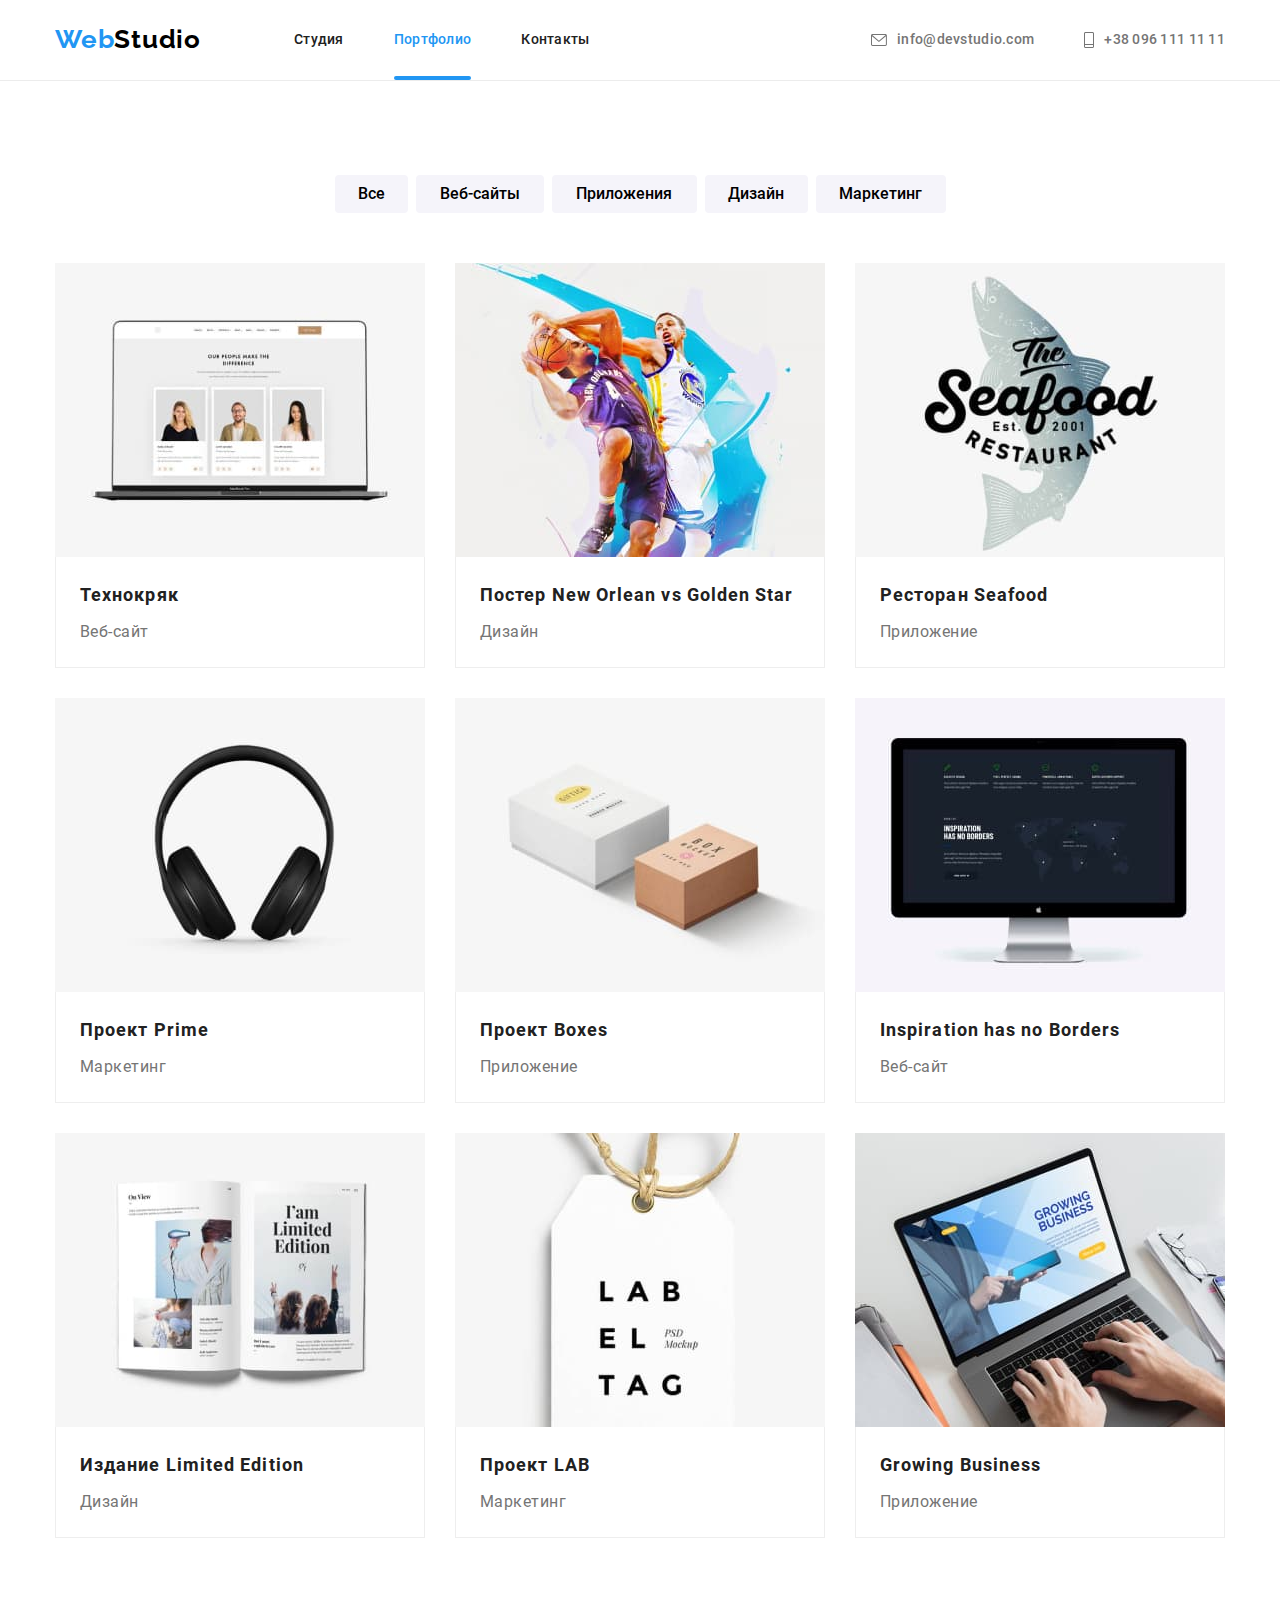
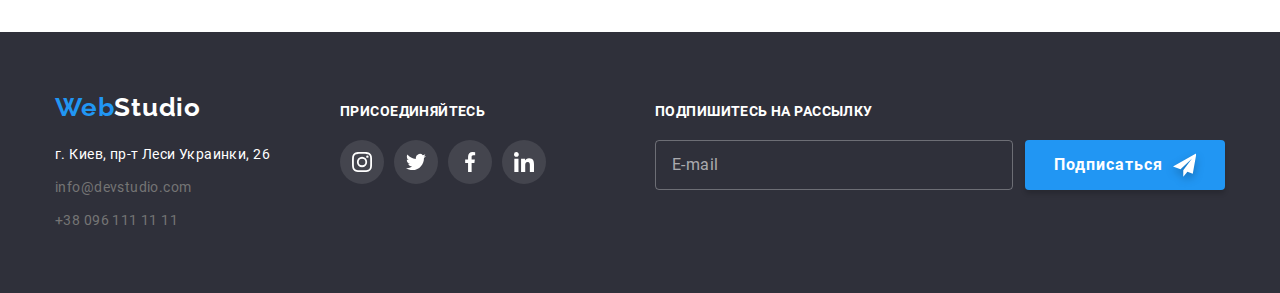
==== commit 79e10236: "Подключает Sass , scss" ====
--- a/portfolio.html
+++ b/portfolio.html
@@ -4,16 +4,7 @@
     <meta charset="UTF-8" />
     <meta name="viewport" content="width=device-width, initial-scale=1.0" />
     <title>Портфолио</title>
-    <link
-      rel="stylesheet"
-      href="https://cdnjs.cloudflare.com/ajax/libs/modern-normalize/1.0.0/modern-normalize.min.css"
-    />
-    <link rel="preconnect" href="https://fonts.gstatic.com" />
-    <link
-      href="https://fonts.googleapis.com/css2?family=Raleway:wght@700&family=Roboto:wght@400;500;700;900&display=swap"
-      rel="stylesheet"
-    />
-    <link rel="stylesheet" href="./css/style.css" />
+    <link rel="stylesheet" href="./css/main.min.css" />
   </head>
   <body>
     <header class="portfolio-header">
--- a/css/main.min.css
+++ b/css/main.min.css
@@ -0,0 +1,2 @@
+/*! modern-normalize v1.0.0 | MIT License | https://github.com/sindresorhus/modern-normalize */*,*::before,*::after{-webkit-box-sizing:border-box;box-sizing:border-box}:root{-moz-tab-size:4;-o-tab-size:4;tab-size:4}html{line-height:1.15;-webkit-text-size-adjust:100%}body{margin:0}body{font-family:system-ui,-apple-system,"Segoe UI",Roboto,Helvetica,Arial,sans-serif,"Apple Color Emoji","Segoe UI Emoji"}hr{height:0;color:inherit}abbr[title]{-webkit-text-decoration:underline dotted;text-decoration:underline dotted}b,strong{font-weight:bolder}code,kbd,samp,pre{font-family:ui-monospace, SFMono-Regular, Consolas, 'Liberation Mono', Menlo, monospace;font-size:1em}small{font-size:80%}sub,sup{font-size:75%;line-height:0;position:relative;vertical-align:baseline}sub{bottom:-0.25em}sup{top:-0.5em}table{text-indent:0;border-color:inherit}button,input,optgroup,select,textarea{font-family:inherit;font-size:100%;line-height:1.15;margin:0}button,select{text-transform:none}button,[type='button'],[type='reset'],[type='submit']{-webkit-appearance:button}::-moz-focus-inner{border-style:none;padding:0}:-moz-focusring{outline:1px dotted ButtonText}:-moz-ui-invalid{box-shadow:none}legend{padding:0}progress{vertical-align:baseline}::-webkit-inner-spin-button,::-webkit-outer-spin-button{height:auto}[type='search']{-webkit-appearance:textfield;outline-offset:-2px}::-webkit-search-decoration{-webkit-appearance:none}::-webkit-file-upload-button{-webkit-appearance:button;font:inherit}summary{display:list-item}@font-face{font-family:'Roboto';font-style:normal;font-weight:400;src:url("../fonts/roboto-v20-cyrillic-ext_cyrillic-regular.eot");src:local(""),url("../fonts/roboto-v20-cyrillic-ext_cyrillic-regular.eot?#iefix") format("embedded-opentype"),url("../fonts/roboto-v20-cyrillic-ext_cyrillic-regular.woff2") format("woff2"),url("../fonts/roboto-v20-cyrillic-ext_cyrillic-regular.woff") format("woff"),url("../fonts/roboto-v20-cyrillic-ext_cyrillic-regular.ttf") format("truetype"),url("../fonts/roboto-v20-cyrillic-ext_cyrillic-regular.svg#Roboto") format("svg")}@font-face{font-family:'Roboto';font-style:normal;font-weight:500;src:url("../fonts/roboto-v20-cyrillic-ext_cyrillic-500.eot");src:local(""),url("../fonts/roboto-v20-cyrillic-ext_cyrillic-500.eot?#iefix") format("embedded-opentype"),url("../fonts/roboto-v20-cyrillic-ext_cyrillic-500.woff2") format("woff2"),url("../fonts/roboto-v20-cyrillic-ext_cyrillic-500.woff") format("woff"),url("../fonts/roboto-v20-cyrillic-ext_cyrillic-500.ttf") format("truetype"),url("../fonts/roboto-v20-cyrillic-ext_cyrillic-500.svg#Roboto") format("svg")}@font-face{font-family:'Roboto';font-style:normal;font-weight:700;src:url("../fonts/roboto-v20-cyrillic-ext_cyrillic-700.eot");src:local(""),url("../fonts/roboto-v20-cyrillic-ext_cyrillic-700.eot?#iefix") format("embedded-opentype"),url("../fonts/roboto-v20-cyrillic-ext_cyrillic-700.woff2") format("woff2"),url("../fonts/roboto-v20-cyrillic-ext_cyrillic-700.woff") format("woff"),url("../fonts/roboto-v20-cyrillic-ext_cyrillic-700.ttf") format("truetype"),url("../fonts/roboto-v20-cyrillic-ext_cyrillic-700.svg#Roboto") format("svg")}@font-face{font-family:'Roboto';font-style:normal;font-weight:900;src:url("../fonts/roboto-v20-cyrillic-ext_cyrillic-900.eot");src:local(""),url("../fonts/roboto-v20-cyrillic-ext_cyrillic-900.eot?#iefix") format("embedded-opentype"),url("../fonts/roboto-v20-cyrillic-ext_cyrillic-900.woff2") format("woff2"),url("../fonts/roboto-v20-cyrillic-ext_cyrillic-900.woff") format("woff"),url("../fonts/roboto-v20-cyrillic-ext_cyrillic-900.ttf") format("truetype"),url("../fonts/roboto-v20-cyrillic-ext_cyrillic-900.svg#Roboto") format("svg")}@font-face{font-family:'Raleway';font-style:normal;font-weight:700;src:url("../fonts/raleway-v19-latin-700.eot");src:local(""),url("../fonts/raleway-v19-latin-700.eot?#iefix") format("embedded-opentype"),url("../fonts/raleway-v19-latin-700.woff2") format("woff2"),url("../fonts/raleway-v19-latin-700.woff") format("woff"),url("../fonts/raleway-v19-latin-700.ttf") format("truetype"),url("../fonts/raleway-v19-latin-700.svg#Raleway") format("svg")}body{font-family:"Roboto",sans-serif;letter-spacing:0.03em;background-color:#fff;color:#212121}.container{margin-left:auto;margin-right:auto;width:1200px;padding-left:15px;padding-right:15px}.visually-hidden{position:absolute;clip:rect(0 0 0 0);width:1px;height:1px;margin:-1px}a{text-decoration:none}.list{padding:0;margin:0;list-style:none}img{display:block}.accent{color:#2196f3}.button{border:transparent;border-radius:4px;background-color:#f5f4fa;font-weight:500;font-size:16px;line-height:1.62;font-family:inherit;cursor:pointer;-webkit-transition:background-color 250ms cubic-bezier(0.4, 0, 0.2, 1),color 250ms cubic-bezier(0.4, 0, 0.2, 1);transition:background-color 250ms cubic-bezier(0.4, 0, 0.2, 1),color 250ms cubic-bezier(0.4, 0, 0.2, 1)}.button:hover{background-color:#2196f3;color:#fff}.button:focus{background-color:#2196f3;color:#fff}.header{display:-webkit-box;display:-ms-flexbox;display:flex;-webkit-box-align:center;-ms-flex-align:center;align-items:center}.logo{margin-right:93px;color:#000;font-family:"Raleway",sans-serif;font-weight:700;font-size:26px;line-height:1.2;letter-spacing:0.03em}.main-nav{display:-webkit-box;display:-ms-flexbox;display:flex;-webkit-box-align:center;-ms-flex-align:center;align-items:center}.site-nav{display:-webkit-box;display:-ms-flexbox;display:flex;padding:0;margin:0}.site-nav__item{margin-right:50px}.site-nav__item:last-child{margin-right:0}.site-nav__link{padding:32px 0;display:block;position:relative;font-weight:500;font-size:14px;line-height:1.14;letter-spacing:0.02em;color:#212121;-webkit-transition:color 250ms cubic-bezier(0.4, 0, 0.2, 1);transition:color 250ms cubic-bezier(0.4, 0, 0.2, 1)}.site-nav__link:hover,.site-nav__link:focus{color:#2196f3}.current{color:#2196f3}.current::after{content:'';position:absolute;left:0;bottom:0;display:block;width:100%;height:4px;background-color:#2196f3;border-radius:2px}.contacts-nav{display:-webkit-box;display:-ms-flexbox;display:flex;padding:0;margin-left:auto}.contacts-nav__item{margin-right:50px}.contacts-nav__item:last-child{margin-right:0}.contacts-nav__link{display:-webkit-box;display:-ms-flexbox;display:flex;-webkit-box-align:center;-ms-flex-align:center;align-items:center;padding:32px 0;font-weight:500;font-size:14px;line-height:1.14;letter-spacing:0.02em;color:#757575;-webkit-transition:color 250ms cubic-bezier(0.4, 0, 0.2, 1);transition:color 250ms cubic-bezier(0.4, 0, 0.2, 1)}.contacts-nav__link:hover,.contacts-nav__link:focus{color:#2196f3}.contacts-nav__icon-mail{width:16px;height:12px;fill:currentColor;margin-right:10px}.contacts-nav__icon-smartphone{width:10px;height:16px;fill:currentColor;margin-right:10px}.portfolio-header{border-bottom:1px solid #ececec}.hero{text-align:center;background-color:#2f303a}.hero__img{max-width:1600px;height:600px;margin-left:auto;margin-right:auto;padding-top:200px;padding-bottom:200px;background-image:-webkit-gradient(linear, left top, right top, from(rgba(47,48,58,0.4)), to(rgba(47,48,58,0.4))),url(../images/hero.jpg);background-image:linear-gradient(to right, rgba(47,48,58,0.4), rgba(47,48,58,0.4)),url(../images/hero.jpg);background-repeat:no-repeat;background-position:center;background-size:cover}.hero__text{width:696px;margin:0 auto}.hero__tittle{margin:0;margin-bottom:30px;font-weight:900;font-size:44px;line-height:1.36;letter-spacing:0.06em;text-transform:uppercase;color:#fff}.hero__button{width:200px;height:50px;background-color:#2196f3;color:#fff}.hero__button:hover,.hero__button:focus{background-color:#f5f4fa;color:#212121;border:1px solid #2196f3}.section-studio{padding-top:94px}.section-studio__tittle{margin:0;margin-bottom:10px;font-weight:700;font-size:14px;line-height:1.14;text-transform:uppercase}.about-us{display:-webkit-box;display:-ms-flexbox;display:flex}.about-us__item{-webkit-box-sizing:border-box;box-sizing:border-box;width:270px}.about-us__item:not(:last-child){margin-right:30px}.advantages__card{width:270px;height:120px;display:-webkit-box;display:-ms-flexbox;display:flex;-webkit-box-align:center;-ms-flex-align:center;align-items:center;background-color:#f5f4fa;border-radius:4px}.advantages__icon{margin-right:auto;margin-left:auto}.advantages__tittle{margin:0;margin-bottom:10px;font-weight:700;font-size:14px;line-height:1.14;text-transform:uppercase}.advantages__text{margin:0;color:#757575;font-size:14px;line-height:1.71}.features{padding-top:94px;padding-bottom:94px}.features__item:not(:last-child){margin-right:30px}.features__tittle{text-align:center;margin-top:0;margin-bottom:50px;font-weight:700;font-size:36px;line-height:1.17}.features__list{display:-webkit-box;display:-ms-flexbox;display:flex}.features-card{position:relative}.features-card__label{position:absolute;bottom:0;width:100%;padding-top:27px;padding-bottom:27px;background:rgba(47,48,58,0.8)}.features-card__text{margin:0;font-weight:700;font-size:14px;line-height:1.14;letter-spacing:0.03em;text-align:center;text-transform:uppercase;color:#fff}.team{padding-top:94px;padding-bottom:94px;background-color:#f5f4fa}.team__tittle{text-align:center;margin-top:0;margin-bottom:50px;font-weight:700;font-size:36px;line-height:1.17}.team__list{display:-webkit-box;display:-ms-flexbox;display:flex}.team__item{border-bottom-right-radius:4px;border-bottom-left-radius:4px;background-color:#fff;-webkit-box-shadow:0px 1px 3px rgba(0,0,0,0.12),0px 1px 1px rgba(0,0,0,0.14),0px 2px 1px rgba(0,0,0,0.2);box-shadow:0px 1px 3px rgba(0,0,0,0.12),0px 1px 1px rgba(0,0,0,0.14),0px 2px 1px rgba(0,0,0,0.2)}.team__item:not(:last-child){margin-right:30px}.teammate-card__image{margin-bottom:30px}.teammate-card__person{text-align:center;margin-top:0;margin-bottom:10px;font-weight:500;font-size:16px;line-height:1.19}.teammate-card__profession{text-align:center;margin-top:0;margin-bottom:16px;font-size:16px;line-height:1.19;color:#757575}.team-social{display:-webkit-box;display:-ms-flexbox;display:flex;padding-left:32px;padding-right:32px;margin-bottom:30px}.team-social__item:not(:last-child){margin-right:10px}.team-social__link{width:44px;height:44px;display:-webkit-box;display:-ms-flexbox;display:flex;-webkit-box-pack:center;-ms-flex-pack:center;justify-content:center;-webkit-box-align:center;-ms-flex-align:center;align-items:center;border-radius:50%;fill:#afb1b8;-webkit-transition:background-color 250ms cubic-bezier(0.4, 0, 0.2, 1),fill 250ms cubic-bezier(0.4, 0, 0.2, 1);transition:background-color 250ms cubic-bezier(0.4, 0, 0.2, 1),fill 250ms cubic-bezier(0.4, 0, 0.2, 1)}.team-social__link:hover,.team-social__link:focus{background-color:#2196f3;fill:#fff}.clients{padding-top:94px;padding-bottom:94px}.clients__tittle{margin-top:0;margin-bottom:50px;font-weight:700;font-size:36px;line-height:1.17;text-align:center;letter-spacing:0.03em;color:#212121}.clients-list{display:-webkit-box;display:-ms-flexbox;display:flex}.clients-list__item:not(:last-child){margin-right:30px}.clients-list__link{width:170px;height:90px;display:-webkit-box;display:-ms-flexbox;display:flex;-webkit-box-pack:center;-ms-flex-pack:center;justify-content:center;-webkit-box-align:center;-ms-flex-align:center;align-items:center;border:1px solid #afb1b8;border-radius:4px;fill:#afb1b8;-webkit-transition:border-color 250ms cubic-bezier(0.4, 0, 0.2, 1),fill 250ms cubic-bezier(0.4, 0, 0.2, 1);transition:border-color 250ms cubic-bezier(0.4, 0, 0.2, 1),fill 250ms cubic-bezier(0.4, 0, 0.2, 1)}.clients-list__link:hover,.clients-list__link:focus{fill:#2196f3;border-color:#2196f3}.footer{padding-top:60px;padding-bottom:60px;background-color:#2f303a}.footer-container{display:-webkit-box;display:-ms-flexbox;display:flex;-webkit-box-align:baseline;-ms-flex-align:baseline;align-items:baseline}.footer-prepend{margin-right:70px}.footer-prepend__logo{display:block;margin-right:0;margin-bottom:20px}.footer-prepend__logo--inverse{color:#fff}address{margin-bottom:9px;font-style:normal;font-size:14px;line-height:1.71;letter-spacing:0.03em;color:#fff}.footer-contacts{display:inline-block}.footer-contacts__item:not(:last-child){margin-bottom:9px}.footer-contacts__link{padding:0;display:-webkit-box;display:-ms-flexbox;display:flex;-webkit-box-align:center;-ms-flex-align:center;align-items:center;font-weight:400;font-size:14px;line-height:1.71;letter-spacing:0.03em;color:#757575;-webkit-transition:color 250ms cubic-bezier(0.4, 0, 0.2, 1);transition:color 250ms cubic-bezier(0.4, 0, 0.2, 1)}.footer-contacts__link:hover,.footer-contacts__link:focus{color:#2196f3}.footer-social{width:206px;height:80px;display:-webkit-box;display:-ms-flexbox;display:flex;-webkit-box-orient:vertical;-webkit-box-direction:normal;-ms-flex-direction:column;flex-direction:column}.footer-social__item:not(:last-child){margin-right:10px}.footer-social__tittle{margin:0;margin-bottom:20px;font-weight:700;font-size:14px;line-height:1.14;letter-spacing:0.03em;text-transform:uppercase;color:#fff}.footer-social__list{display:-webkit-box;display:-ms-flexbox;display:flex}.footer-social__link{background-color:rgba(255,255,255,0.1);fill:#fff}.footer-social__link:hover,.footer-social__link:focus{background-color:#2196f3}.footer-append{margin-left:auto}.subscribe-form{width:570px}.footer-slogan{margin:0;margin-bottom:20px;font-weight:700;font-size:14px;line-height:1.14;letter-spacing:0.03em;text-transform:uppercase;color:#fff}.subscribe__text{width:358px;margin-right:12px;padding:15px 16px;border:1px solid rgba(255,255,255,0.3);border-radius:4px;color:#fff;background-color:inherit}.subscribe__text::-webkit-input-placeholder{font-weight:400;font-size:16px;line-height:0, 8;letter-spacing:0.03em;color:rgba(255,255,255,0.6)}.subscribe__text:-ms-input-placeholder{font-weight:400;font-size:16px;line-height:0, 8;letter-spacing:0.03em;color:rgba(255,255,255,0.6)}.subscribe__text::-ms-input-placeholder{font-weight:400;font-size:16px;line-height:0, 8;letter-spacing:0.03em;color:rgba(255,255,255,0.6)}.subscribe__text::placeholder{font-weight:400;font-size:16px;line-height:0, 8;letter-spacing:0.03em;color:rgba(255,255,255,0.6)}.subscribe__button{width:200px;height:50px;display:-webkit-inline-box;display:-ms-inline-flexbox;display:inline-flex;-webkit-box-align:center;-ms-flex-align:center;align-items:center;padding:10px 28px;font-weight:700;font-size:16px;line-height:1.87;letter-spacing:0.06em;color:#fff;cursor:pointer;border:1px solid transparent;border-radius:4px;background-color:#2196f3;-webkit-box-shadow:0px 4px 4px rgba(0,0,0,0.15);box-shadow:0px 4px 4px rgba(0,0,0,0.15)}.subscribe__icon{margin-left:10px;fill:#fff;background-color:transparent;-webkit-filter:drop-shadow(0px 4px 4px rgba(0,0,0,0.25));filter:drop-shadow(0px 4px 4px rgba(0,0,0,0.25))}.portfolio-buttons{display:-webkit-box;display:-ms-flexbox;display:flex;-webkit-box-pack:center;-ms-flex-pack:center;justify-content:center;margin-bottom:50px}.portfolio-buttons__item:not(:last-child){margin-right:8px}.gallery-button-all{width:73px;height:38px}.gallery-button-web{width:128px;height:38px}.gallery-button-app{width:145px;height:38px}.gallery-button-design{width:103px;height:38px}.gallery-button-marketing{width:130px;height:38px}.buttons-shadow:hover,.buttons-shadow:focus{-webkit-box-shadow:0px 3px 1px rgba(0,0,0,0.1),0px 1px 2px rgba(0,0,0,0.08),0px 2px 2px rgba(0,0,0,0.12);box-shadow:0px 3px 1px rgba(0,0,0,0.1),0px 1px 2px rgba(0,0,0,0.08),0px 2px 2px rgba(0,0,0,0.12)}.examples{padding-top:94px;padding-bottom:94px}.examples-cards{display:-webkit-box;display:-ms-flexbox;display:flex;-ms-flex-wrap:wrap;flex-wrap:wrap}.examples-cards__card{-ms-flex-preferred-size:calc((100% - 2 * 30px) / 3);flex-basis:calc((100% - 2 * 30px) / 3);margin-right:30px;margin-bottom:30px;background-color:#fff}.examples-cards__card:nth-child(3n){margin-right:0}.examples-cards__card:nth-last-child(-n+3){margin-bottom:0}.examples-cards__link{display:block}.examples-cards__link:hover,.examples-cards__link:focus{-webkit-box-shadow:0px 1px 1px rgba(0,0,0,0.12),0px 4px 4px rgba(0,0,0,0.06),1px 4px 6px rgba(0,0,0,0.16);box-shadow:0px 1px 1px rgba(0,0,0,0.12),0px 4px 4px rgba(0,0,0,0.06),1px 4px 6px rgba(0,0,0,0.16)}.examples-thumb{position:relative;overflow:hidden}.card-overlay{padding:63px 24px;position:absolute;top:0;left:0;width:100%;height:100%;background-color:rgba(33,150,243,0.9);-webkit-transform:translateY(100%);transform:translateY(100%);-webkit-transition:-webkit-transform 250ms cubic-bezier(0.4, 0, 0.2, 1);transition:-webkit-transform 250ms cubic-bezier(0.4, 0, 0.2, 1);transition:transform 250ms cubic-bezier(0.4, 0, 0.2, 1);transition:transform 250ms cubic-bezier(0.4, 0, 0.2, 1), -webkit-transform 250ms cubic-bezier(0.4, 0, 0.2, 1)}.examples-cards__card .examples-cards__link:hover .card-overlay,.examples-cards__card .examples-cards__link:focus .card-overlay{-webkit-transform:translateY(0);transform:translateY(0)}.overlay-description{margin:0;font-weight:400;font-size:18px;line-height:1.55;letter-spacing:0.03em;text-align:left;color:#fff}.examples-content{padding:20px 24px;border-right:1px solid #eee;border-bottom:1px solid #eee;border-left:1px solid #eee}.examples-content__tittle{margin:0;margin-bottom:4px;font-weight:700;font-size:18px;line-height:2;letter-spacing:0.06em;color:#212121}.examples-content__category{margin:0;font-size:16px;line-height:1.87;color:#757575}.backdrop{position:fixed;top:0;left:0;width:100%;height:100%;background:rgba(0,0,0,0.2);opacity:1;-webkit-transition:opacity 250ms cubic-bezier(0.4, 0, 0.2, 1);transition:opacity 250ms cubic-bezier(0.4, 0, 0.2, 1)}.is-hidden{opacity:0;pointer-events:none}.backdrop.is-hidden .modal{-webkit-transform:translate(-50%, -50%) scale(0.9);transform:translate(-50%, -50%) scale(0.9)}.modal{position:absolute;top:50%;left:50%;padding:40px;width:528px;height:581px;background-color:#fff;-webkit-box-shadow:0px 1px 3px rgba(0,0,0,0.12),0px 1px 1px rgba(0,0,0,0.14),0px 2px 1px rgba(0,0,0,0.2);box-shadow:0px 1px 3px rgba(0,0,0,0.12),0px 1px 1px rgba(0,0,0,0.14),0px 2px 1px rgba(0,0,0,0.2);border-radius:4px;-webkit-transform:translate(-50%, -50%) scale(1);transform:translate(-50%, -50%) scale(1);-webkit-transition:-webkit-transform 250ms cubic-bezier(0.4, 0, 0.2, 1);transition:-webkit-transform 250ms cubic-bezier(0.4, 0, 0.2, 1);transition:transform 250ms cubic-bezier(0.4, 0, 0.2, 1);transition:transform 250ms cubic-bezier(0.4, 0, 0.2, 1), -webkit-transform 250ms cubic-bezier(0.4, 0, 0.2, 1)}.modal__close{position:absolute;top:8px;right:8px;width:30px;height:30px;background-color:#fff;border:1px solid rgba(0,0,0,0.1);border-radius:50%;cursor:pointer}.modal__close:hover,.modal__close:focus{fill:#2196f3}.modal__slogan{margin:0;margin-bottom:12px;font-weight:700;font-size:20px;line-height:1.17;letter-spacing:0.03em;text-align:center;color:#212121}.modal__form{width:100%}.modal__inputs{margin-bottom:20px}.field-form{margin-bottom:10px}.field-form label{margin-bottom:4px;font-weight:400;font-size:12px;line-height:1.17;letter-spacing:0.01em;color:#757575}.field-form input{margin:0;padding-left:42px;width:100%;height:40px;border:1px solid rgba(33,33,33,0.2);border-radius:4px}.field-form input:focus{border-color:#2196f3}.form-input{position:relative}.icon-modal{display:inline-block;position:absolute;top:50%;left:15px;-webkit-transform:translateY(-50%);transform:translateY(-50%)}.field-form input:focus+.icon-modal{fill:#2196f3}.comment-form label{font-weight:400;font-size:12px;line-height:1.17;letter-spacing:0.01em;color:#757575}textarea{resize:none;width:100%;height:120px;padding:12px 16px;border:1px solid rgba(33,33,33,0.2);border-radius:4px}textarea:focus{border-color:#2196f3}textarea::-webkit-input-placeholder{font-weight:400;font-size:12px;line-height:1.17;letter-spacing:0.01em;color:rgba(117,117,117,0.5)}textarea:-ms-input-placeholder{font-weight:400;font-size:12px;line-height:1.17;letter-spacing:0.01em;color:rgba(117,117,117,0.5)}textarea::-ms-input-placeholder{font-weight:400;font-size:12px;line-height:1.17;letter-spacing:0.01em;color:rgba(117,117,117,0.5)}textarea::placeholder{font-weight:400;font-size:12px;line-height:1.17;letter-spacing:0.01em;color:rgba(117,117,117,0.5)}.modal-bottom{text-align:center}.policy-chek{position:relative;text-align:right;margin-right:11px;margin-bottom:30px;font-weight:400;font-size:14px;line-height:1.71;letter-spacing:0.03em;color:#757575}.policy-label__link{font-weight:400;font-size:14px;line-height:1.71;letter-spacing:0.03em;text-decoration:underline;text-decoration-skip-ink:none;color:#2196f3}.policy-label::after{position:absolute;top:50%;left:11px;-webkit-transform:translateY(-50%);transform:translateY(-50%);content:'';display:inline-block;width:16px;height:15px;background-image:url(../images/check.svg);background-position:50% 50%;border:2px solid #212121;border-radius:2px}.checkbox-icon{border:2px solid #212121;border-radius:2px}.policy-checkbox:checked+.policy-label::after{background-color:#2196f3;border-color:transparent}.modal-button{width:200px;height:50px;font-weight:400;font-size:16px;line-height:1.87;text-align:center;letter-spacing:0.06em;color:#fff;background-color:#2196f3;-webkit-box-shadow:0px 4px 4px rgba(0,0,0,0.15);box-shadow:0px 4px 4px rgba(0,0,0,0.15);border:1px solid transparent;border-radius:4px;cursor:pointer}
+/*# sourceMappingURL=main.min.css.map */